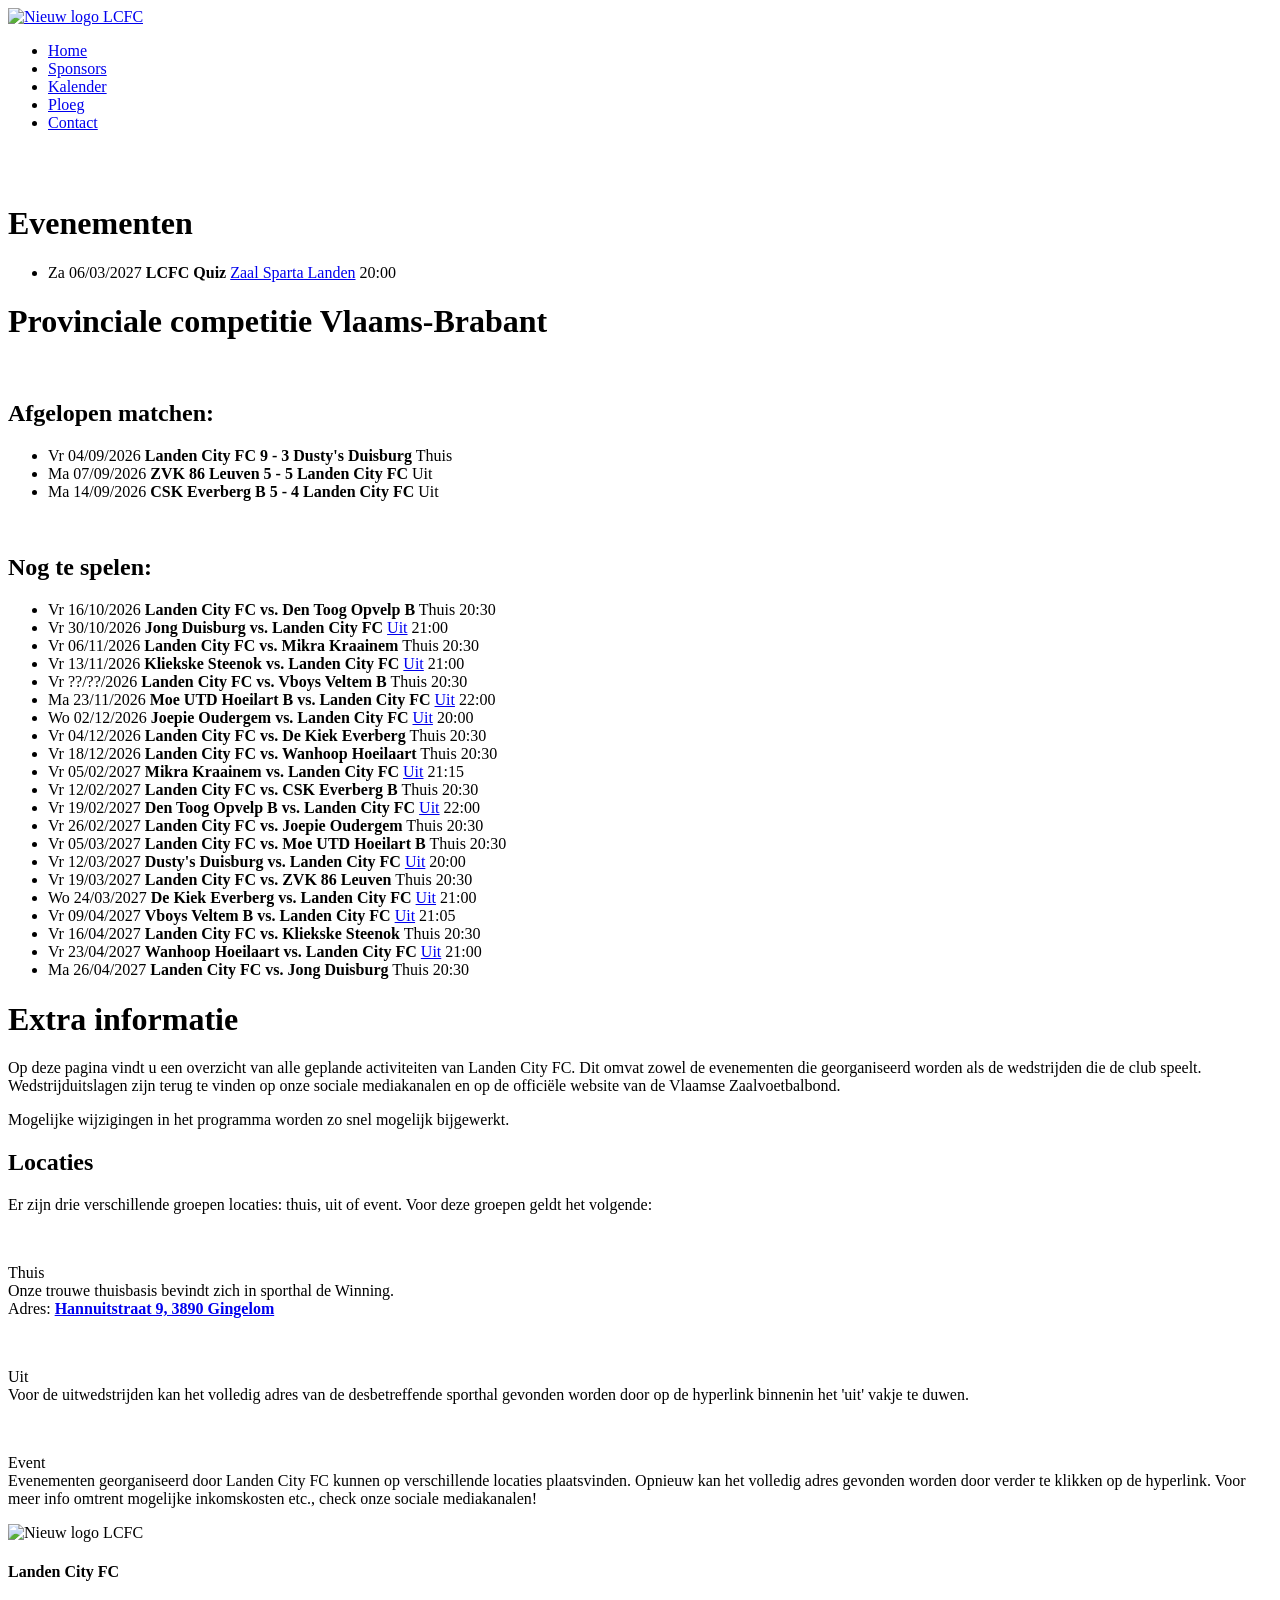
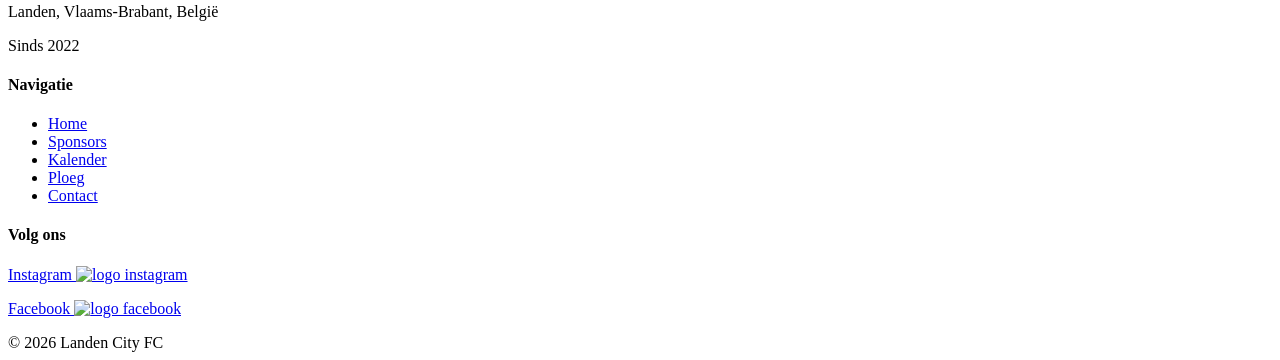
==== kalender.html @ c4137d49 "Update kalender.html" ====
<!DOCTYPE html>
<html>

<head><!--Dit is alles wat te maken heeft met wat er in de link en tabblad van de website staat-->
    <meta charset="UTF-8">
    <meta name="viewport" content="width=device-width, initial-scale=1.0">

    <link href="https://fonts.googleapis.com/css2?family=Orbitron:wght@400;500;600;700&family=Roboto:wght@300;400;500;700&family=Poppins:wght@300;400;500;600&family=Raleway:wght@300;400;500;600&family=Quicksand:wght@300;400;500;600&display=swap" rel="stylesheet">
    <title>Landen City FC</title>
    <link rel="stylesheet" href="style.css">
    <link rel="icon" type="image/png" href="afbeeldingen/lcfc_logo_2026_2.png">
</head>



<body> <!--Dit is alles wat zichtbaar is op de pagina van de website zelf-->
    <header>
        <div>
            <nav class="navbar">
                <a href="index.html">
                <img src="afbeeldingen/lcfc_logo_2026_2.png" alt="Nieuw logo LCFC" class="afbeeldingnav">
                </a>
                <ul>
                    <li><a href="index.html">Home</a></li>
                    <li><a href="sponsors.html">Sponsors</a></li>
                    <li><a href="kalender.html">Kalender</a></li>
                    <li><a href="ploeg.html">Ploeg</a></li>
                    <li><a href="contact.html">Contact</a></li>
                </ul>
            </nav>
        </div>
    </header>
    <div class="content">

    <br>
    <br> 
        <h1 class="page-titel">Evenementen</h1>

        <div class="kalender-wrapper">
            <!-- Kopieer een <li> om een nieuwe wedstrijd toe te voegen. Gebruik class "thuis" of "uit" op de badge. -->
            <ul class="wedstrijden-lijst">
                <li class="wedstrijd-item">
                    <span class="wedstrijd-datum">Za 06/03/2027 </span>
                    <span class="wedstrijd-tegenstander"><strong>LCFC Quiz</strong></span>
                    <span class="wedstrijd-badge event"><a href="https://www.google.com/maps/place/FC+Landen+terreinen+Sparta/@50.7531677,5.0923651,17z/data=!3m1!4b1!4m6!3m5!1s0x47c1121f218eb65b:0x9c70ea0aec9dc79d!8m2!3d50.7531677!4d5.0923651!16s%2Fg%2F11c75s85sd?hl=nl-BE&entry=ttu&g_ep=EgoyMDI2MDcwOC4wIKXMDSoASAFQAw%3D%3D" class="adres-link">Zaal Sparta Landen</a></span>
                    <span class="wedstrijd-tijd">20:00</span>
                </li>
            </ul>
        </div>

        <h1 class="page-titel">Provinciale competitie Vlaams-Brabant</h1>
        <br>
        <h2>Afgelopen matchen:</h2>
        <div class="kalender-wrapper">
            <ul class="wedstrijden-lijst">
                <li class="wedstrijd-item">
                    <span class="wedstrijd-datum">Vr 04/09/2026</span>
                    <span class="wedstrijd-tegenstander"><strong>Landen City FC 9 - 3 Dusty's Duisburg</strong></span>
                    <span class="wedstrijd-badge thuis">Thuis</span>
                </li>
            
                <li class="wedstrijd-item">
                    <span class="wedstrijd-datum">Ma 07/09/2026</span>
                    <span class="wedstrijd-tegenstander"><strong>ZVK 86 Leuven 5 - 5 Landen City FC</strong></span>
                    <span class="wedstrijd-badge uit">Uit</span>
                </li>
            
                <li class="wedstrijd-item">
                    <span class="wedstrijd-datum">Ma 14/09/2026</span>
                    <span class="wedstrijd-tegenstander"><strong>CSK Everberg B 5 - 4 Landen City FC</strong></span>
                    <span class="wedstrijd-badge uit">Uit</span>
                </li>
            </ul>
        </div>
        <br>
        <h2>Nog te spelen:</h2>
        <div class="kalender-wrapper">
            <ul class="wedstrijden-lijst">
            
                <li class="wedstrijd-item">
                    <span class="wedstrijd-datum">Vr 16/10/2026</span>
                    <span class="wedstrijd-tegenstander"><strong>Landen City FC vs. Den Toog Opvelp B</strong></span>
                    <span class="wedstrijd-badge thuis">Thuis</span>
                    <span class="wedstrijd-tijd">20:30</span>
                </li>
            
                <li class="wedstrijd-item">
                    <span class="wedstrijd-datum">Vr 30/10/2026</span>
                    <span class="wedstrijd-tegenstander"><strong>Jong Duisburg vs. Landen City FC</strong></span>
                    <span class="wedstrijd-badge uit"><a href="https://www.google.com/maps/place/Diependal/@50.818673,4.5070443,689m/data=!3m1!1e3!4m6!3m5!1s0x47c3d966c55a9571:0x15886c01654c26af!8m2!3d50.8175508!4d4.5111005!16s%2Fg%2F11cfd8mp_!5m1!1e3?entry=ttu&g_ep=EgoyMDI2MDgxMi4wIKXMDSoASAFQAw%3D%3D" class="adres-link">Uit</a></span>
                    <span class="wedstrijd-tijd">21:00</span>
                </li>
            
                <li class="wedstrijd-item">
                    <span class="wedstrijd-datum">Vr 06/11/2026</span>
                    <span class="wedstrijd-tegenstander"><strong>Landen City FC vs. Mikra Kraainem</strong></span>
                    <span class="wedstrijd-badge thuis">Thuis</span>
                    <span class="wedstrijd-tijd">20:30</span>
                </li>
            
                <li class="wedstrijd-item">
                    <span class="wedstrijd-datum">Vr 13/11/2026</span>
                    <span class="wedstrijd-tegenstander"><strong>Kliekske Steenok vs. Landen City FC</strong></span>
                    <span class="wedstrijd-badge uit"><a href="https://www.google.com/maps/place/Sporthal+Hertblock/@50.9213463,4.502242,549m/data=!3m1!1e3!4m6!3m5!1s0x47c3ddf6d75fc2bb:0x28b32361caec792c!8m2!3d50.921091!4d4.5049274!16s%2Fg%2F11clhpzf5t!5m1!1e3?entry=ttu&g_ep=EgoyMDI2MDgxMi4wIKXMDSoASAFQAw%3D%3D" class="adres-link">Uit</a></span>
                    <span class="wedstrijd-tijd">21:00</span>
                </li>
            
                <li class="wedstrijd-item">
                    <span class="wedstrijd-datum">Vr ??/??/2026</span>
                    <span class="wedstrijd-tegenstander"><strong>Landen City FC vs. Vboys Veltem B</strong></span>
                    <span class="wedstrijd-badge thuis">Thuis</span>
                    <span class="wedstrijd-tijd">20:30</span>
                </li>
            
                <li class="wedstrijd-item">
                    <span class="wedstrijd-datum">Ma 23/11/2026</span>
                    <span class="wedstrijd-tegenstander"><strong>Moe UTD Hoeilart B vs. Landen City FC</strong></span>
                    <span class="wedstrijd-badge uit"><a href="https://www.google.com/maps/place/Sport-+en+Jeugdcentrum+Koldam/@50.7690465,4.4792236,136m/data=!3m1!1e3!4m6!3m5!1s0x47c3da0e40ec115f:0x32035dd536dfe72a!8m2!3d50.7689427!4d4.4797065!16s%2Fg%2F11g8yky0s_!5m1!1e3?entry=ttu&g_ep=EgoyMDI2MDgxMi4wIKXMDSoASAFQAw%3D%3D" class="adres-link">Uit</a></span>
                    <span class="wedstrijd-tijd">22:00</span>
                </li>
            
                <li class="wedstrijd-item">
                    <span class="wedstrijd-datum">Wo 02/12/2026</span>
                    <span class="wedstrijd-tegenstander"><strong>Joepie Oudergem vs. Landen City FC</strong></span>
                    <span class="wedstrijd-badge uit"><a href="https://www.google.com/maps/place/Centre+sportif+d'Auderghem/@50.8166689,4.4286078,275m/data=!3m1!1e3!4m6!3m5!1s0x47c3dbe7a5249a0d:0x25ff41a86d6a4293!8m2!3d50.8166689!4d4.4300474!16s%2Fg%2F11t4bvjzr4!5m1!1e3?entry=ttu&g_ep=EgoyMDI2MDgxMi4wIKXMDSoASAFQAw%3D%3D" class="adres-link">Uit</a></span>
                    <span class="wedstrijd-tijd">20:00</span>
                </li>
            
                <li class="wedstrijd-item">
                    <span class="wedstrijd-datum">Vr 04/12/2026</span>
                    <span class="wedstrijd-tegenstander"><strong>Landen City FC vs. De Kiek Everberg</strong></span>
                    <span class="wedstrijd-badge thuis">Thuis</span>
                    <span class="wedstrijd-tijd">20:30</span>
                </li>
            
                <li class="wedstrijd-item">
                    <span class="wedstrijd-datum">Vr 18/12/2026</span>
                    <span class="wedstrijd-tegenstander"><strong>Landen City FC vs. Wanhoop Hoeilaart</strong></span>
                    <span class="wedstrijd-badge thuis">Thuis</span>
                    <span class="wedstrijd-tijd">20:30</span>
                </li>
            
                <li class="wedstrijd-item">
                    <span class="wedstrijd-datum">Vr 05/02/2027</span>
                    <span class="wedstrijd-tegenstander"><strong>Mikra Kraainem vs. Landen City FC</strong></span>
                    <span class="wedstrijd-badge uit"><a href="https://www.google.com/maps/place/Sporthal+van+Kraainem/@50.864064,4.4654237,118m/data=!3m1!1e3!4m6!3m5!1s0x47c3dc6098b6da79:0x5c9cc7440cfa4133!8m2!3d50.8642145!4d4.4659102!16s%2Fg%2F11h11dvkc!5m1!1e3?entry=ttu&g_ep=EgoyMDI2MDgxMi4wIKXMDSoASAFQAw%3D%3D" class="adres-link">Uit</a></span>
                    <span class="wedstrijd-tijd">21:15</span>
                </li>
            
                <li class="wedstrijd-item">
                    <span class="wedstrijd-datum">Vr 12/02/2027</span>
                    <span class="wedstrijd-tegenstander"><strong>Landen City FC vs. CSK Everberg B</strong></span>
                    <span class="wedstrijd-badge thuis">Thuis</span>
                    <span class="wedstrijd-tijd">20:30</span>
                </li>
            
                <li class="wedstrijd-item">
                    <span class="wedstrijd-datum">Vr 19/02/2027</span>
                    <span class="wedstrijd-tegenstander"><strong>Den Toog Opvelp B vs. Landen City FC</strong></span>
                    <span class="wedstrijd-badge uit"><a href="https://maps.google.com/?q=Speelpleinstraat%2010,%203360%20Bierbeek,%20Belgi%C3%AB" class="adres-link">Uit</a></span>
                    <span class="wedstrijd-tijd">22:00</span>
                </li>
            
                <li class="wedstrijd-item">
                    <span class="wedstrijd-datum">Vr 26/02/2027</span>
                    <span class="wedstrijd-tegenstander"><strong>Landen City FC vs. Joepie Oudergem</strong></span>
                    <span class="wedstrijd-badge thuis">Thuis</span>
                    <span class="wedstrijd-tijd">20:30</span>
                </li>
            
                <li class="wedstrijd-item">
                    <span class="wedstrijd-datum">Vr 05/03/2027</span>
                    <span class="wedstrijd-tegenstander"><strong>Landen City FC vs. Moe UTD Hoeilart B</strong></span>
                    <span class="wedstrijd-badge thuis">Thuis</span>
                    <span class="wedstrijd-tijd">20:30</span>
                </li>
            
                <li class="wedstrijd-item">
                    <span class="wedstrijd-datum">Vr 12/03/2027</span>
                    <span class="wedstrijd-tegenstander"><strong>Dusty's Duisburg vs. Landen City FC</strong></span>
                    <span class="wedstrijd-badge uit"><a href="https://www.google.com/maps/place/Diependal/@50.8178729,4.5101564,171m/data=!3m1!1e3!4m6!3m5!1s0x47c3d966c55a9571:0x15886c01654c26af!8m2!3d50.8175508!4d4.5111005!16s%2Fg%2F11cfd8mp_!5m1!1e3?entry=ttu&g_ep=EgoyMDI2MDgxMi4wIKXMDSoASAFQAw%3D%3D" class="adres-link">Uit</a></span>
                    <span class="wedstrijd-tijd">20:00</span>
                </li>
            
                <li class="wedstrijd-item">
                    <span class="wedstrijd-datum">Vr 19/03/2027</span>
                    <span class="wedstrijd-tegenstander"><strong>Landen City FC vs. ZVK 86 Leuven</strong></span>
                    <span class="wedstrijd-badge thuis">Thuis</span>
                    <span class="wedstrijd-tijd">20:30</span>
                </li>
            
                <li class="wedstrijd-item">
                    <span class="wedstrijd-datum">Wo 24/03/2027</span>
                    <span class="wedstrijd-tegenstander"><strong>De Kiek Everberg vs. Landen City FC</strong></span>
                    <span class="wedstrijd-badge uit"><a href="https://www.google.com/maps/place/Sporthal+Kortenberg/@50.8835292,4.5466578,155m/data=!3m1!1e3!4m6!3m5!1s0x47c3de58ad4c7777:0xec6dce0250b6f6!8m2!3d50.883575!4d4.5468632!16s%2Fg%2F11bzx3wm30!5m1!1e3?entry=ttu&g_ep=EgoyMDI2MDgxMi4wIKXMDSoASAFQAw%3D%3D" class="adres-link">Uit</a></span>
                    <span class="wedstrijd-tijd">21:00</span>
                </li>
            
                <li class="wedstrijd-item">
                    <span class="wedstrijd-datum">Vr 09/04/2027</span>
                    <span class="wedstrijd-tegenstander"><strong>Vboys Veltem B vs. Landen City FC</strong></span>
                    <span class="wedstrijd-badge uit"><a href="https://www.google.com/maps/place/Sportcentrum+Bart+Swings/@50.9025574,4.6663906,112m/data=!3m1!1e3!4m6!3m5!1s0x47c1614a494e9095:0xd77f35c8c26e393a!8m2!3d50.9024959!4d4.6677419!16s%2Fg%2F11qg5cr41m!5m1!1e3?entry=ttu&g_ep=EgoyMDI2MDgxMi4wIKXMDSoASAFQAw%3D%3D" class="adres-link">Uit</a></span>
                    <span class="wedstrijd-tijd">21:05</span>
                </li>
            
                <li class="wedstrijd-item">
                    <span class="wedstrijd-datum">Vr 16/04/2027</span>
                    <span class="wedstrijd-tegenstander"><strong>Landen City FC vs. Kliekske Steenok</strong></span>
                    <span class="wedstrijd-badge thuis">Thuis</span>
                    <span class="wedstrijd-tijd">20:30</span>
                </li>
            
                <li class="wedstrijd-item">
                    <span class="wedstrijd-datum">Vr 23/04/2027</span>
                    <span class="wedstrijd-tegenstander"><strong>Wanhoop Hoeilaart vs. Landen City FC</strong></span>
                    <span class="wedstrijd-badge uit"><a href="https://www.google.com/maps/place/Sport-+en+Jeugdcentrum+Koldam/@50.7689427,4.4771316,551m/data=!3m2!1e3!4b1!4m6!3m5!1s0x47c3da0e40ec115f:0x32035dd536dfe72a!8m2!3d50.7689427!4d4.4797065!16s%2Fg%2F11g8yky0s_!5m1!1e3?entry=ttu&g_ep=EgoyMDI2MDgxMi4wIKXMDSoASAFQAw%3D%3D" class="adres-link">Uit</a></span>
                    <span class="wedstrijd-tijd">21:00</span>
                </li>
            
                <li class="wedstrijd-item">
                    <span class="wedstrijd-datum">Ma 26/04/2027</span>
                    <span class="wedstrijd-tegenstander"><strong>Landen City FC vs. Jong Duisburg</strong></span>
                    <span class="wedstrijd-badge thuis">Thuis</span>
                    <span class="wedstrijd-tijd">20:30</span>
                </li>
            </ul>
        </div>
        </div>

        <h1 class="page-titel">Extra informatie</h1>

        <section class="kalender-sectie">

            <p>
                Op deze pagina vindt u een overzicht van alle geplande activiteiten van Landen City FC.
                Dit omvat zowel de evenementen die georganiseerd worden als de wedstrijden die de club speelt.
                Wedstrijduitslagen zijn terug te vinden op onze sociale mediakanalen en op de officiële website van de Vlaamse Zaalvoetbalbond.
            </p>

            <p>
                Mogelijke wijzigingen in het programma worden zo snel mogelijk bijgewerkt.
            </p>

        <h2>Locaties</h2>
            <p>
                Er zijn drie verschillende groepen locaties: thuis, uit of event. Voor deze groepen geldt het volgende:
            </p>
            <br> 
            <p>
                <span class="wedstrijd-badge thuis">Thuis</span> <br>  <span>Onze trouwe thuisbasis bevindt zich in sporthal de Winning. <br>
                    Adres: <strong><a href="https://www.google.com/maps/place/Hannuitstraat+9,+3890+Gingelom/@50.7194269,5.1242349,17z/data=!3m1!4b1!4m6!3m5!1s0x47c10e3a452f545d:0x5a5df57de6e34f1f!8m2!3d50.7194269!4d5.1268098!16s%2Fg%2F11x6r6nlx6?entry=ttu&g_ep=EgoyMDI2MDcwNi4wIKXMDSoASAFQAw%3D%3D" class="adres-link">Hannuitstraat 9, 3890 Gingelom</a></strong>
                 </span>
            </p>
            <br>
            <p>
                <span class="wedstrijd-badge uit">Uit</span><br>   <span>Voor de uitwedstrijden kan het volledig adres van de desbetreffende sporthal gevonden worden door op de hyperlink binnenin het 'uit' vakje te duwen.
                 </span>
            </p>
            <br> 
            <p>
                <span class="wedstrijd-badge event">Event</span><br>  Evenementen georganiseerd door Landen City FC kunnen op verschillende locaties plaatsvinden.
                 Opnieuw kan het volledig adres gevonden worden door verder te klikken op de hyperlink. Voor meer info omtrent mogelijke inkomskosten etc., check onze sociale mediakanalen! <span>
                 </span>
            </p>
        </section>


<footer class="footer">
    <div class="footer-container">

        <div class="footer-logo">
            <img src="afbeeldingen/lcfc_logo_2026_2.png" alt="Nieuw logo LCFC" class="afbeelding">  
            
        </div>

        <div>
            <h4>Landen City FC</h4>
            <p>Landen, Vlaams-Brabant, België</p>
            <p>Sinds 2022</p>
        </div>
        
        <div>
            <h4>Navigatie</h4>
            <ul class="footer-nav">
                <li><a href="index.html">Home</a></li>
                <li><a href="sponsors.html">Sponsors</a></li>
                <li><a href="kalender.html">Kalender</a></li>
                <li><a href="ploeg.html">Ploeg</a></li>
                <li><a href="contact.html">Contact</a></li>
            </ul>
        </div>

        <div>
            <h4>Volg ons</h4>

            <p><a href="https://www.instagram.com/landen_city_fc/">Instagram
                            <img src="afbeeldingen/instagram_logo.png" alt="logo instagram" class="social-iconi">
                         </a>
            </p>

            <p><a href="https://www.facebook.com/profile.php?id=61591784882797">Facebook
                            <img src="afbeeldingen/facebook_logo.png" alt="logo facebook" class="social-iconf">
                         </a>
            </p>
        </div>

    </div>

    <div class="footer-bottom">
        © 2026 Landen City FC
    </div>
</footer>

</body>




</html>
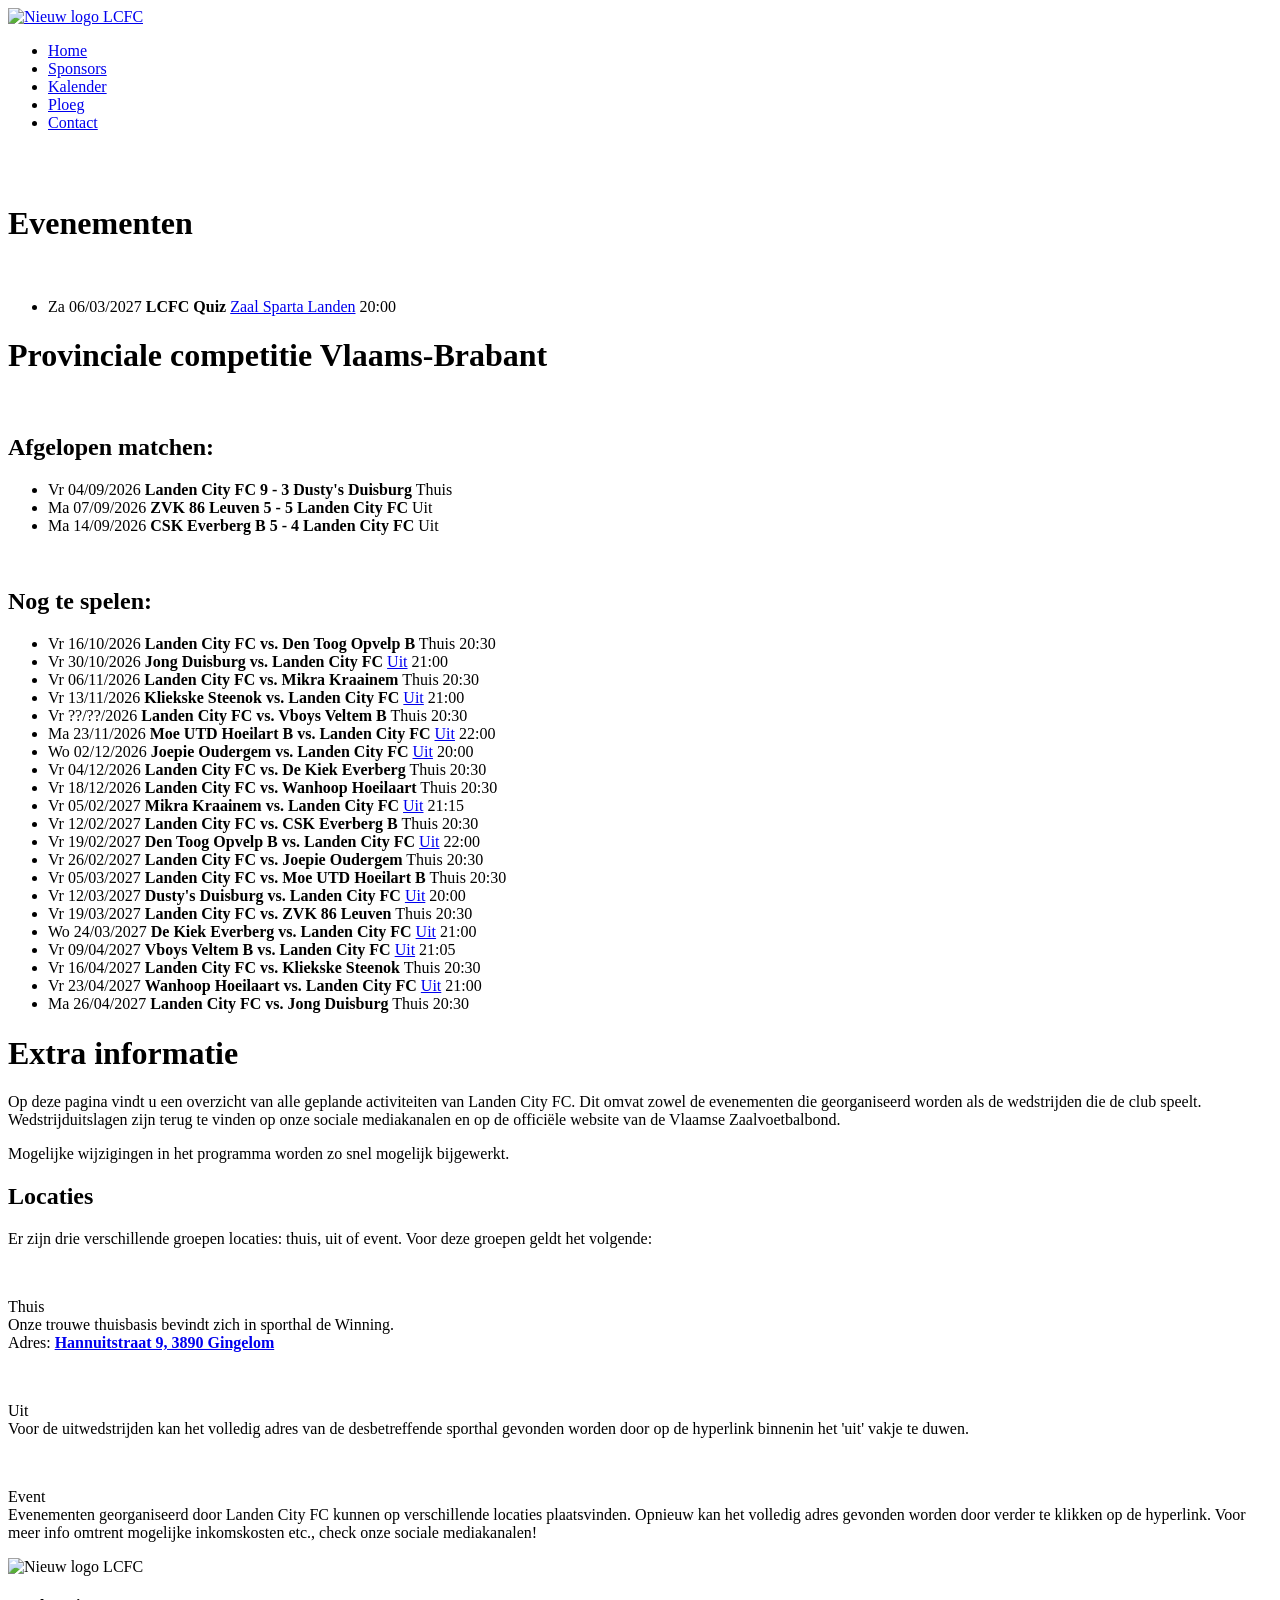
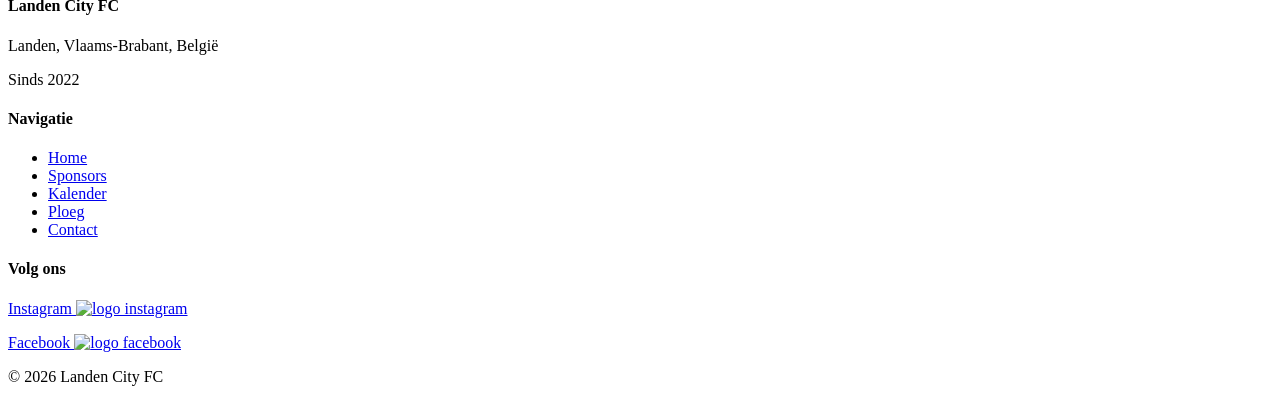
==== commit 69f8643f: "Update kalender.html" ====
--- a/kalender.html
+++ b/kalender.html
@@ -35,7 +35,7 @@
     <br>
     <br> 
         <h1 class="page-titel">Evenementen</h1>
-
+        <br>
         <div class="kalender-wrapper">
             <!-- Kopieer een <li> om een nieuwe wedstrijd toe te voegen. Gebruik class "thuis" of "uit" op de badge. -->
             <ul class="wedstrijden-lijst">
@@ -50,7 +50,7 @@
 
         <h1 class="page-titel">Provinciale competitie Vlaams-Brabant</h1>
         <br>
-        <h2>Afgelopen matchen:</h2>
+        <h2 class="home-content">Afgelopen matchen:</h2>
         <div class="kalender-wrapper">
             <ul class="wedstrijden-lijst">
                 <li class="wedstrijd-item">
@@ -73,7 +73,7 @@
             </ul>
         </div>
         <br>
-        <h2>Nog te spelen:</h2>
+        <h2 class="home-content">Nog te spelen:</h2>
         <div class="kalender-wrapper">
             <ul class="wedstrijden-lijst">
             
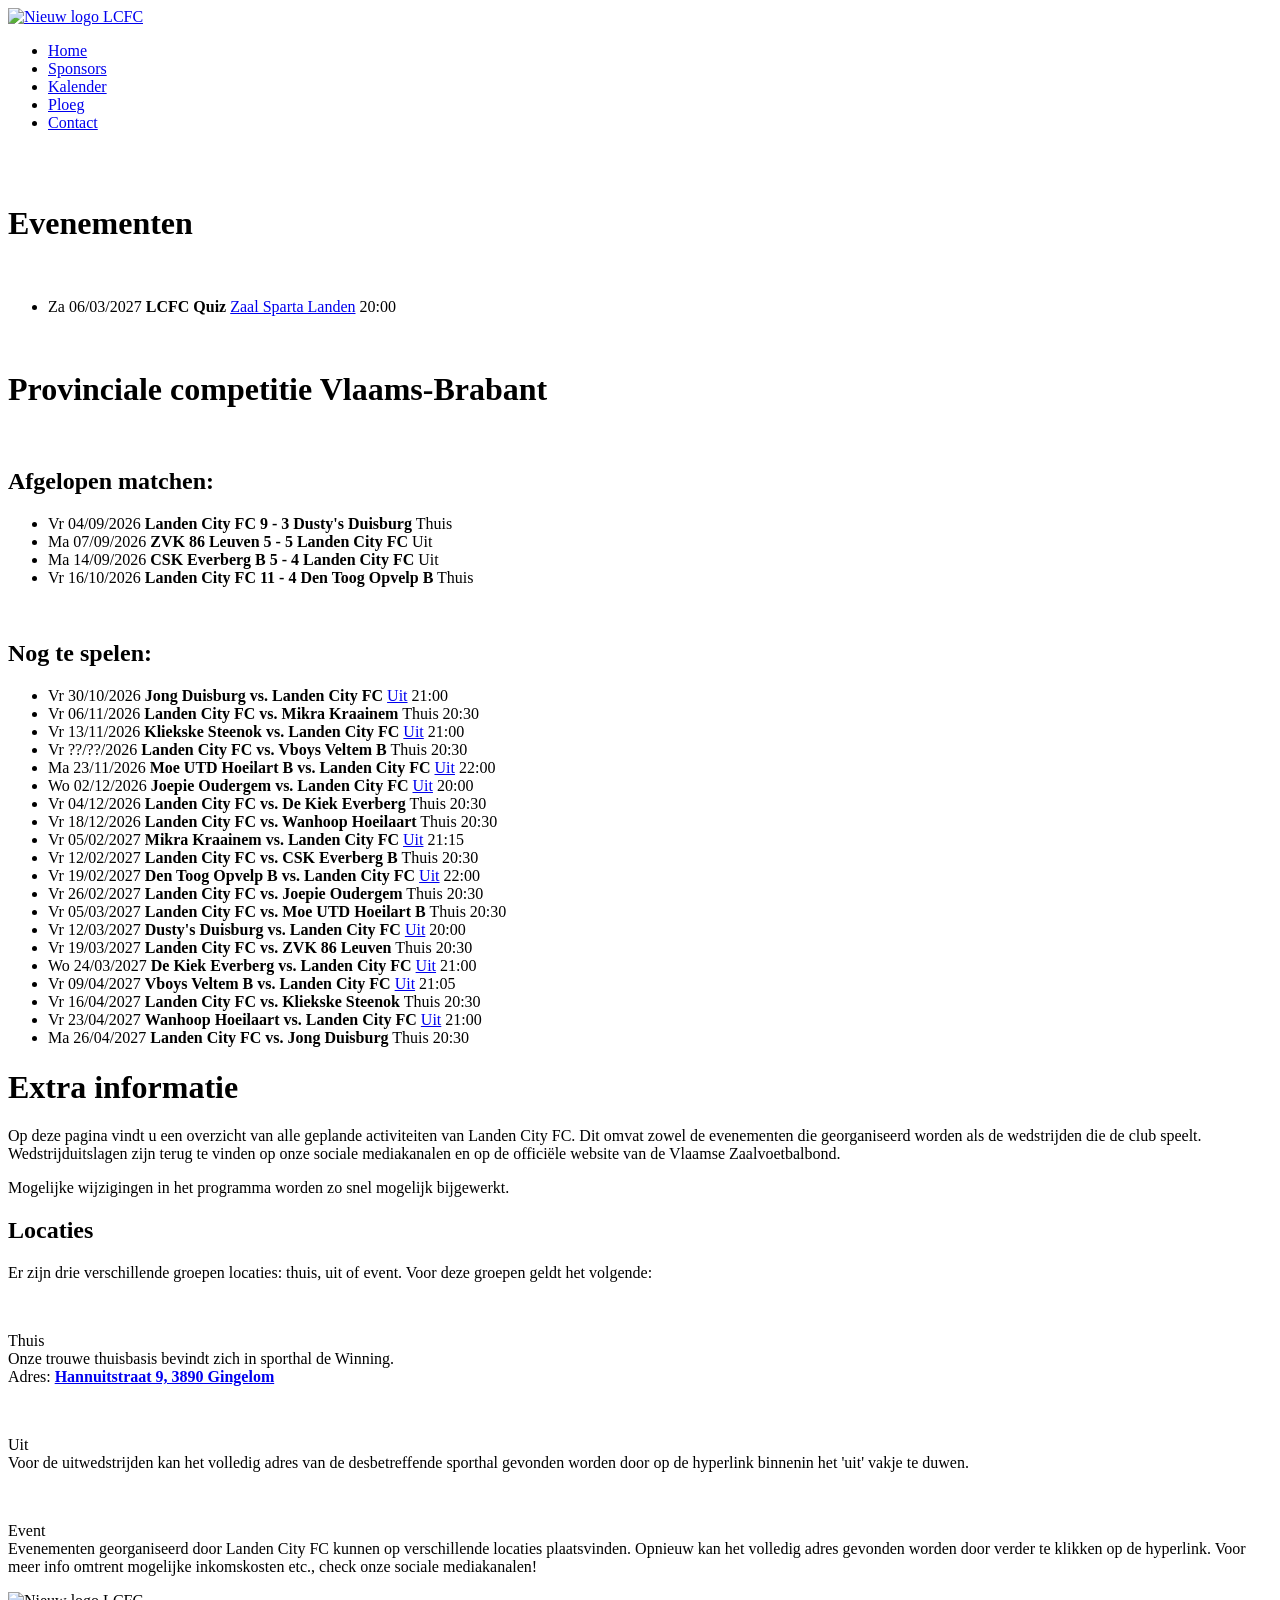
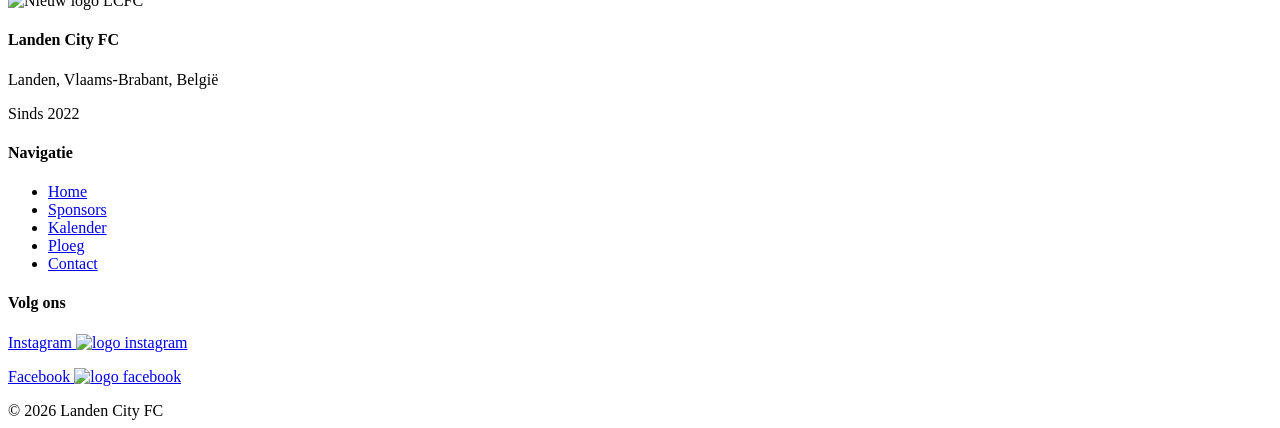
==== commit e787a0a4: "Update kalender.html" ====
--- a/kalender.html
+++ b/kalender.html
@@ -47,7 +47,7 @@
                 </li>
             </ul>
         </div>
-
+        <br>
         <h1 class="page-titel">Provinciale competitie Vlaams-Brabant</h1>
         <br>
         <h2 class="home-content">Afgelopen matchen:</h2>
@@ -70,20 +70,19 @@
                     <span class="wedstrijd-tegenstander"><strong>CSK Everberg B 5 - 4 Landen City FC</strong></span>
                     <span class="wedstrijd-badge uit">Uit</span>
                 </li>
+                
+                <li class="wedstrijd-item">
+                    <span class="wedstrijd-datum">Vr 16/10/2026</span>
+                    <span class="wedstrijd-tegenstander"><strong>Landen City FC 11 - 4 Den Toog Opvelp B</strong></span>
+                    <span class="wedstrijd-badge thuis">Thuis</span>
+                </li>
             </ul>
         </div>
         <br>
         <h2 class="home-content">Nog te spelen:</h2>
         <div class="kalender-wrapper">
             <ul class="wedstrijden-lijst">
-            
-                <li class="wedstrijd-item">
-                    <span class="wedstrijd-datum">Vr 16/10/2026</span>
-                    <span class="wedstrijd-tegenstander"><strong>Landen City FC vs. Den Toog Opvelp B</strong></span>
-                    <span class="wedstrijd-badge thuis">Thuis</span>
-                    <span class="wedstrijd-tijd">20:30</span>
-                </li>
-            
+                
                 <li class="wedstrijd-item">
                     <span class="wedstrijd-datum">Vr 30/10/2026</span>
                     <span class="wedstrijd-tegenstander"><strong>Jong Duisburg vs. Landen City FC</strong></span>
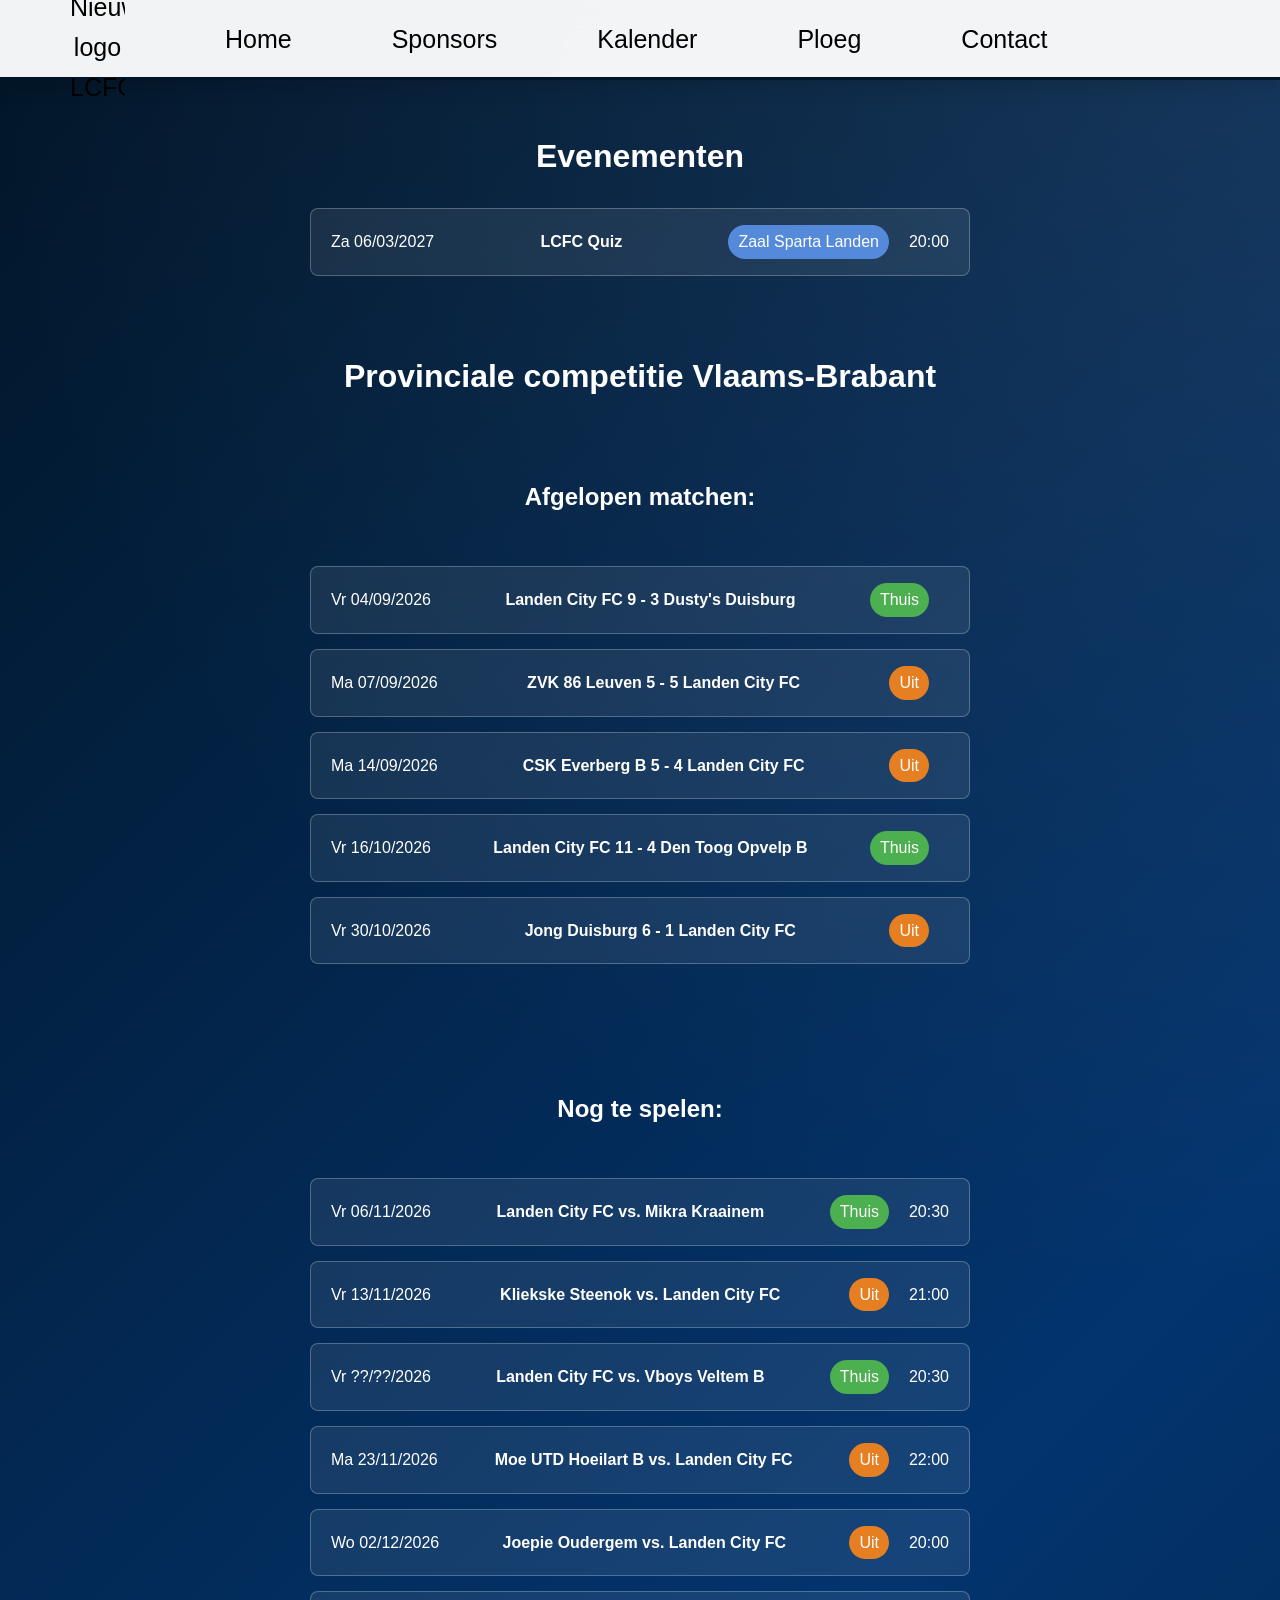
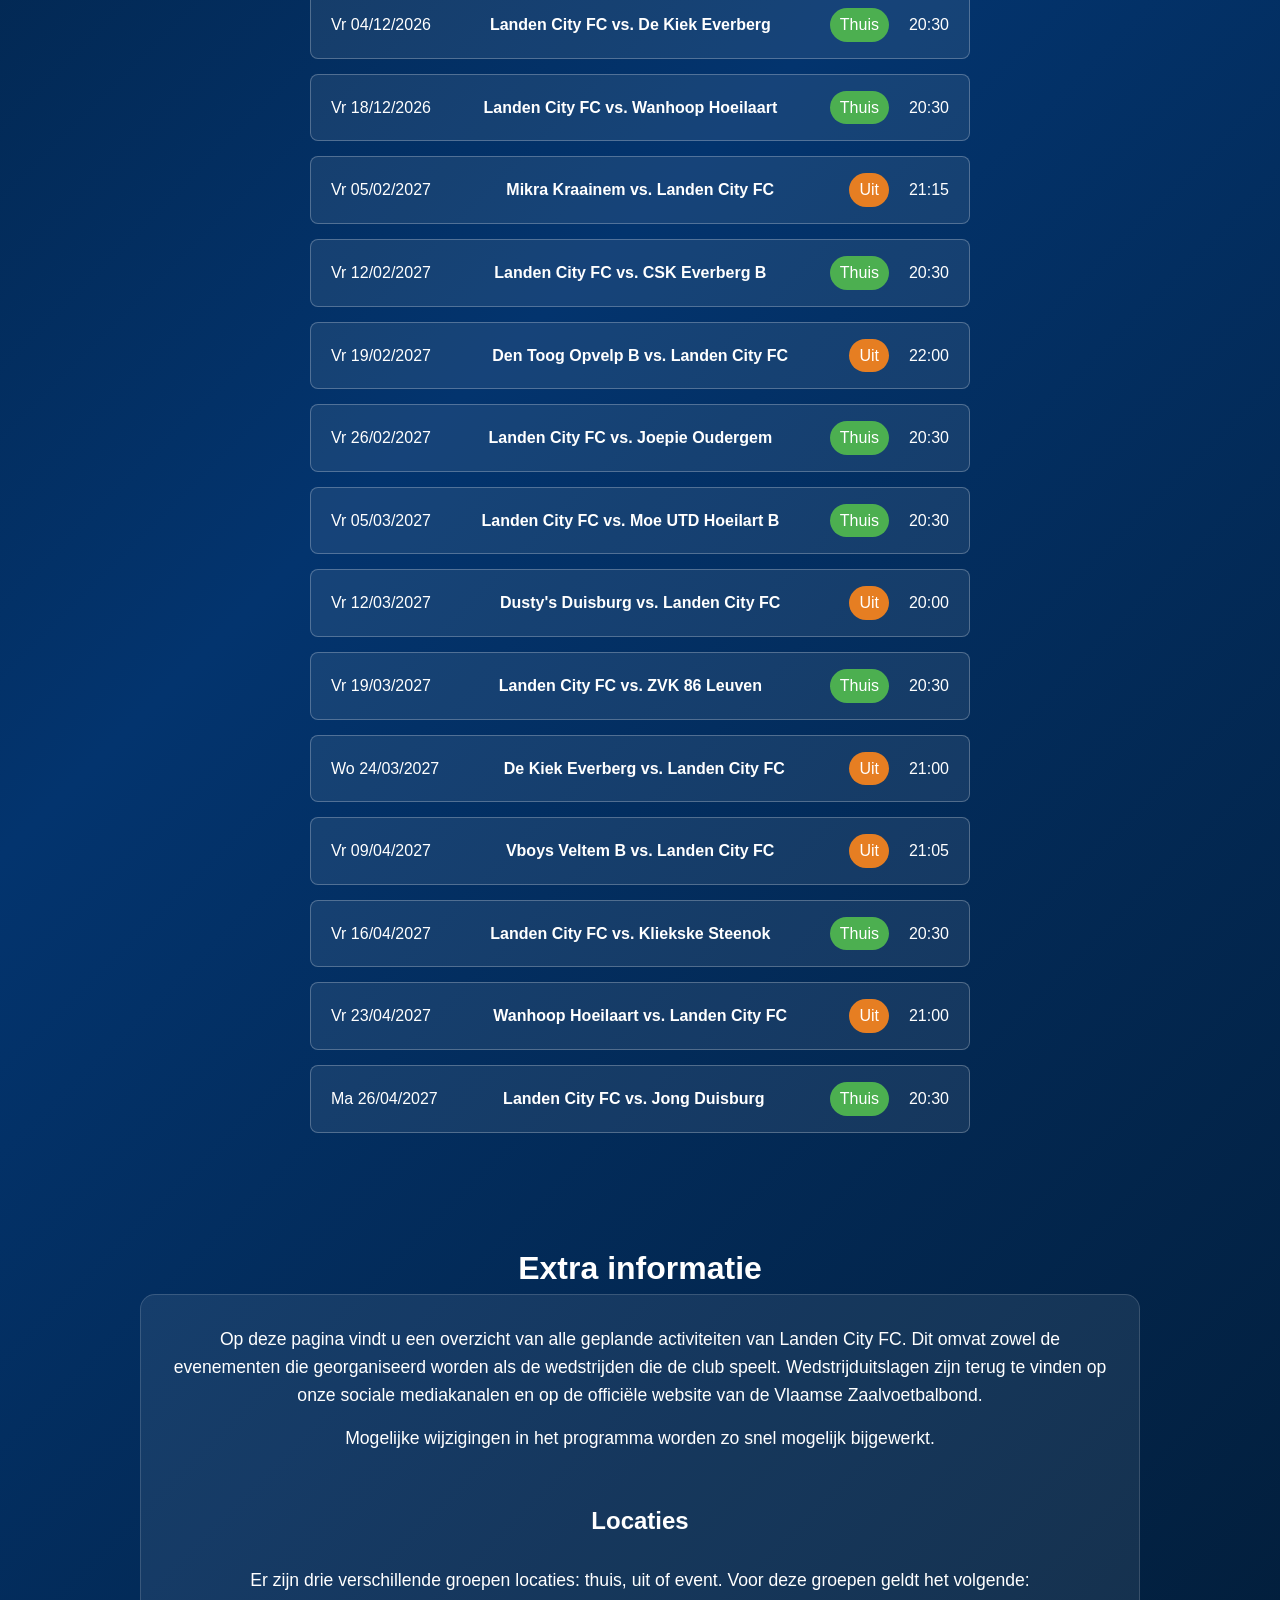
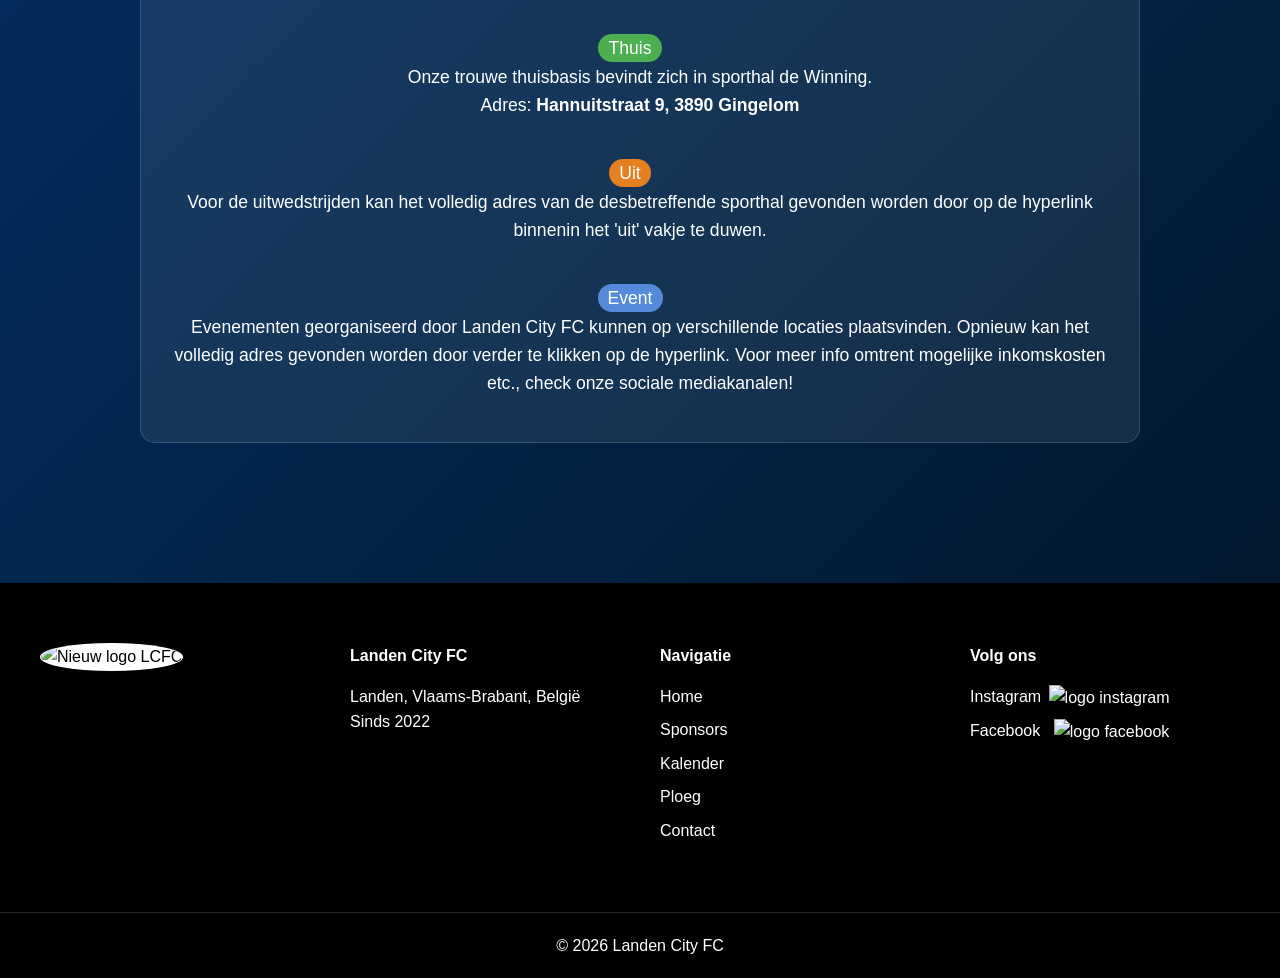
==== commit 5c20afa6: "Update kalender.html" ====
--- a/kalender.html
+++ b/kalender.html
@@ -76,19 +76,19 @@
                     <span class="wedstrijd-tegenstander"><strong>Landen City FC 11 - 4 Den Toog Opvelp B</strong></span>
                     <span class="wedstrijd-badge thuis">Thuis</span>
                 </li>
+                
+                <li class="wedstrijd-item">
+                    <span class="wedstrijd-datum">Vr 30/10/2026</span>
+                    <span class="wedstrijd-tegenstander"><strong>Jong Duisburg 6 - 1 Landen City FC</strong></span>
+                    <span class="wedstrijd-badge uit"><a href="https://www.google.com/maps/place/Diependal/@50.818673,4.5070443,689m/data=!3m1!1e3!4m6!3m5!1s0x47c3d966c55a9571:0x15886c01654c26af!8m2!3d50.8175508!4d4.5111005!16s%2Fg%2F11cfd8mp_!5m1!1e3?entry=ttu&g_ep=EgoyMDI2MDgxMi4wIKXMDSoASAFQAw%3D%3D" class="adres-link">Uit</a></span>
+                </li>
+                
             </ul>
         </div>
         <br>
         <h2 class="home-content">Nog te spelen:</h2>
         <div class="kalender-wrapper">
             <ul class="wedstrijden-lijst">
-                
-                <li class="wedstrijd-item">
-                    <span class="wedstrijd-datum">Vr 30/10/2026</span>
-                    <span class="wedstrijd-tegenstander"><strong>Jong Duisburg vs. Landen City FC</strong></span>
-                    <span class="wedstrijd-badge uit"><a href="https://www.google.com/maps/place/Diependal/@50.818673,4.5070443,689m/data=!3m1!1e3!4m6!3m5!1s0x47c3d966c55a9571:0x15886c01654c26af!8m2!3d50.8175508!4d4.5111005!16s%2Fg%2F11cfd8mp_!5m1!1e3?entry=ttu&g_ep=EgoyMDI2MDgxMi4wIKXMDSoASAFQAw%3D%3D" class="adres-link">Uit</a></span>
-                    <span class="wedstrijd-tijd">21:00</span>
-                </li>
             
                 <li class="wedstrijd-item">
                     <span class="wedstrijd-datum">Vr 06/11/2026</span>
--- a/style.css
+++ b/style.css
@@ -0,0 +1,777 @@
+/* ==========================
+   RESET
+========================== */
+
+*{
+    margin:0;
+    padding:0;
+    box-sizing:border-box;
+}
+
+/* ==========================
+   ALGEMENE LAYOUT
+========================== */
+
+html{
+    overflow-x:hidden;
+    width:100%;
+}
+
+body{
+    display:flex;
+    flex-direction:column;
+    min-height:100vh;
+    width:100%;
+    max-width:100vw;
+    padding-top:80px;
+    overflow-x:hidden;
+
+    text-align:center;
+    font-family:'Poppins',sans-serif;
+    line-height:1.6;
+
+    background:
+        radial-gradient(
+            circle at top right,
+            rgba(255,255,255,0.08),
+            transparent 30%
+        ),
+        linear-gradient(
+            135deg,
+            #021526 0%,
+            #03346E 45%,
+            #021526 100%
+        );
+}
+
+header{
+    width:100%;
+}
+
+.content{
+    flex:1;
+    padding-bottom:60px;
+}
+
+.page-titel,
+h1{
+    color:white;
+    font-family:'Orbitron',sans-serif;
+}
+
+p{
+    color:white;
+}
+
+/* ==========================
+   NAVBAR
+========================== */
+
+.navbar{
+    position:fixed;
+    top:0;
+    width:100%;
+    height:80px;
+
+    background:rgba(255,255,255,0.95);
+    backdrop-filter:blur(15px);
+
+    display:flex;
+    align-items:center;
+
+    gap:100px;
+
+    border-bottom:3px solid #021526;
+    box-shadow:0 5px 20px rgba(0,0,0,0.15);
+
+    z-index:1000;
+}
+
+.navbar a{
+    display:flex;
+    align-items:center;
+}
+
+nav a{
+    color:black;
+    text-decoration:none;
+    font-family:'Orbitron',sans-serif;
+    font-size:25px;
+    transition:0.3s;
+}
+
+nav a:hover{
+    color:#0A4D8C;
+}
+
+.navbar ul{
+    display:flex;
+    list-style:none;
+    gap:100px;
+}
+
+.afbeeldingnav{
+    width:55px;
+    height:auto;
+    display:block;
+
+    margin-left:70px;
+}
+
+.afbeelding{
+    width:300px;
+    height:auto;
+}
+
+@media (max-width:768px){
+
+    .navbar{
+        height:auto;
+        padding:10px;
+        flex-direction:column;
+        gap:10px;
+        width:100%;
+        overflow:hidden;
+    }
+
+
+    .navbar ul{
+        display:flex;
+        flex-wrap:wrap;
+        justify-content:center;
+        gap:10px;
+
+        width:100%;
+        padding:0;
+        margin:0;
+    }
+
+
+    nav a{
+        font-size:14px;
+    }
+
+    .afbeeldingnav{
+        width:40px;
+        margin-left:0;
+    }
+
+    body{
+        padding-top:140px;
+    }
+
+    .footer-container{
+        grid-template-columns:1fr;
+        text-align:left;
+        justify-items:center;
+        padding:40px 20px;
+        gap:30px;
+    }
+
+    .wedstrijd-item{
+        flex-wrap:wrap;
+        justify-content:center;
+        gap:6px 12px;
+        text-align:center;
+    }
+
+    .wedstrijd-badge{
+        margin-right:0;
+    }
+
+}
+
+/* ==========================
+   HOMEPAGE
+========================== */
+
+.home-content{
+    max-width: 900px;
+    margin: 50px auto;
+    padding: 0 25px;
+
+    text-align: center;
+    color: white;
+}
+
+.home-content h1{
+    font-size: clamp(2rem, 9vw, 3.5rem);
+    margin-bottom: 25px;
+    overflow-wrap: break-word;
+    word-break: break-word;
+}
+
+.home-content h2{
+    font-size: 1.4rem;
+    margin-bottom: 50px;
+    font-weight: bold;
+    color: rgba(255,255,255,0.85);
+}
+
+.home-content p{
+    font-size: 1.2rem;
+    line-height: 2;
+    margin-bottom: 35px;
+}
+
+.home-content img{
+    width: 100%;
+    max-width: 500px;
+    height: auto;
+
+    display: block;
+    margin: 40px auto;
+
+    border-radius: 20px;
+    border: 3px solid rgba(255,255,255,0.2);
+
+    box-shadow:
+        0 10px 30px rgba(0,0,0,0.35);
+
+    transition: all 0.3s ease;
+    margin-bottom: 100px;
+}
+
+
+.home-content img:hover{
+    transform: scale(1.02);
+
+    box-shadow:
+        0 15px 40px rgba(0,0,0,0.45);
+}
+
+/* ==========================
+   SPONSORS
+========================== */
+
+.sponsors-wrapper{
+    max-width:1000px;
+    margin:auto;
+    padding:0 20px;
+}
+
+.sponsor-tier{
+    margin-bottom:50px;
+}
+
+.sponsor-tier p{
+    font-size: 1.2rem;
+    line-height: 2;
+    margin-bottom: 35px;
+}
+
+.sponsor-tier h2{
+    color:white;
+    font-family:'Orbitron',sans-serif;
+    margin-bottom:10px;
+}
+
+
+.sponsor-grid{
+    display:flex;
+    flex-wrap:wrap;
+    justify-content:center;
+    gap:100px;
+    margin-bottom: 60px;
+}
+
+.sponsor-card{
+    display:flex;
+    flex-direction:column;
+    align-items:center;
+    max-width:300px;
+}
+
+
+.sponsor-beschrijving{
+    font-size:0.8rem;
+    line-height:1.3;
+    color:white;
+    text-align:center;
+    max-width:220px;
+    width:100%;
+}
+
+
+.sponsor-card img{
+    height: 200px;
+    width: auto;
+    max-width: 400px;
+
+    display: block;
+    margin: 10px auto;
+
+    border-radius: 20px;
+    border: 3px solid rgba(255,255,255,0.2);
+
+    box-shadow:
+        0 10px 30px rgba(0,0,0,0.35);
+
+    transition: all 0.3s ease;
+}
+
+
+.sponsor-card img:hover{
+    transform: scale(1.02);
+
+    box-shadow:
+        0 15px 40px rgba(0,0,0,0.45);
+}
+
+/* ==========================
+   KALENDER
+========================== */
+
+.adres-link{
+    color: white;
+    text-decoration: none;
+
+    border-bottom: 1px solid transparent;
+
+    transition: all 0.3s ease;
+}
+
+.adres-link:hover{
+    color: #9ccfff;
+
+    border-bottom: 1px solid #9ccfff;
+
+    padding-bottom: 2px;
+}
+
+.kalender-wrapper{
+    max-width:700px;
+    margin:auto;
+    padding:0 20px;
+    margin-bottom: 50px;
+}
+
+.kalender-sectie{
+    max-width: 1000px;
+
+    margin: 0 auto 60px auto;
+    padding: 30px;
+
+    background: rgba(255,255,255,0.08);
+
+    border: 1px solid rgba(255,255,255,0.15);
+    border-radius: 15px;
+}
+
+.kalender-sectie h2{
+    color: white;
+    margin-bottom: 25px;
+    margin-top: 50px;
+}
+
+.kalender-sectie p{
+    margin-bottom: 15px;
+    font-size: 1.1rem;
+}
+
+
+.wedstrijden-lijst{
+    list-style:none;
+
+    display:flex;
+    flex-direction:column;
+
+    gap:15px;
+}
+
+.wedstrijd-item{
+    background:rgba(255,255,255,0.08);
+
+    border:1px solid rgba(255,255,255,0.25);
+    border-radius:8px;
+
+    padding:16px 20px;
+
+    display:flex;
+    justify-content:space-between;
+    align-items:center;
+
+    color:white;
+
+    transition:0.3s;
+}
+
+.wedstrijd-item:hover{
+    transform:translateY(-5px);
+    box-shadow:0 10px 30px rgba(0,0,0,0.3);
+}
+
+.wedstrijd-datum{
+    min-width:90px;
+}
+
+.wedstrijd-tegenstander{
+    flex:1;
+}
+
+.wedstrijd-badge{
+    border-radius:20px;
+    padding:4px 10px;
+    margin-right: 20px;
+}
+
+.wedstrijd-badge.thuis{
+    background:#4CAF50;
+    color:white;
+}
+
+.wedstrijd-badge.uit{
+    background:#E67E22;
+    color:white;
+}
+
+.wedstrijd-badge.event{
+    background:#558ada;
+    color:white;
+}
+
+/* ==========================
+   CONTACT
+========================== */
+
+.contact-wrapper{
+    max-width:900px;
+    margin:auto;
+    padding:20px;
+}
+
+.contact-wrapper h1{
+    margin-bottom:40px;
+}
+
+.contact-wrapper h2{
+    color:white;
+    margin-bottom:5px;
+}
+
+.socials-contact{
+    display:flex;
+    flex-wrap:wrap;
+    justify-content:center;
+    gap:30px;
+    margin-bottom:60px;
+}
+
+.social-link{
+    display:flex;
+    align-items:center;
+    gap:12px;
+
+    color:white;
+    text-decoration:none;
+
+    background:rgba(255,255,255,0.08);
+    border:1px solid rgba(255,255,255,0.2);
+    border-radius:12px;
+
+    padding:12px 20px;
+
+    transition:0.3s;
+}
+
+.social-link:hover{
+    transform:translateY(-3px);
+    background:rgba(255,255,255,0.12);
+}
+
+.social-iconci{
+    width: 42px;
+    height:42px;
+    object-fit:contain;
+    display:block;
+}
+
+.social-iconcf{
+    width:30px;
+    height:30px;
+    object-fit:contain;
+    display:block;
+}
+
+.contact-card{
+    background:rgba(255,255,255,0.08);
+
+    border:1px solid rgba(255,255,255,0.2);
+    border-radius:15px;
+
+    padding:25px;
+    margin-bottom:25px;
+
+    text-align:left;
+
+    transition:0.3s;
+}
+
+.contact-card:hover{
+    transform:translateY(-3px);
+    box-shadow:0 10px 25px rgba(0,0,0,0.25);
+}
+
+.contact-card h2{
+    color:white;
+    margin-bottom:5px;
+}
+
+.contact-card h3{
+    color:#9ccfff;
+    margin-bottom:15px;
+    font-weight:500;
+}
+
+.contact-card p{
+    margin-bottom:6px;
+}
+/* ==========================
+   PLOEG
+========================== */
+
+.ploeg-wrapper{
+    max-width:1000px;
+    margin:auto;
+    padding:0 20px;
+}
+
+.ploeg-groep{
+    margin-bottom:50px;
+}
+
+.ploeg-groep h1{
+    font-size: 3.5rem;
+    margin-bottom: 15px;
+}
+
+.ploeg-groep h2{
+    color:white;
+    font-family:'Orbitron',sans-serif;
+    margin-bottom:20px;
+}
+
+.speler-grid{
+    display:flex;
+    flex-wrap:wrap;
+    justify-content:center;
+
+    gap:20px;
+}
+
+.speler-card{
+    width:160px;
+
+    background:rgba(255,255,255,0.08);
+
+    border:1px solid rgba(255,255,255,0.25);
+    border-radius:10px;
+
+    color:white;
+
+    transition:0.3s;
+}
+
+.speler-card:hover{
+    transform:translateY(-5px);
+    box-shadow:0 10px 30px rgba(0,0,0,0.3);
+}
+
+.speler-foto{
+    width:100%;
+    height:160px;
+    overflow:hidden;
+
+    display:flex;
+    justify-content:center;
+    align-items:center;
+
+    background:rgba(255,255,255,0.12);
+}
+
+.speler-foto img{
+    width:100%;
+    height:100%;
+
+    object-fit:contain;
+}
+
+.speler-nummer{
+    font-family:'Orbitron',sans-serif;
+    font-size:26px;
+    margin-top:10px;
+}
+
+.speler-naam{
+    margin-top:5px;
+}
+
+.speler-positie{
+    margin-bottom:10px;
+    opacity:0.8;
+}
+
+/* ==========================
+   FOOTER
+========================== */
+
+.footer{
+    margin-top:80px;
+    background:black;
+}
+
+.footer-container{
+    max-width:1400px;
+    margin:auto;
+    padding:60px 40px;
+
+    display:grid;
+    grid-template-columns:repeat(auto-fit, minmax(180px, 1fr));
+
+    gap:40px;
+    text-align:left;
+}
+
+.footer-nav{
+    list-style:none;
+    margin:0;
+    padding:0;
+}
+
+.footer-logo img{
+    width:100px;
+    height:auto;
+
+    background:white;
+    border-radius:50%;
+
+    padding:1px;
+    margin-bottom:15px;
+}
+
+.footer h3,
+.footer h4{
+    color:white;
+    font-family:'Orbitron',sans-serif;
+    margin-bottom:15px;
+}
+
+.footer p{
+    display: flex;
+    align-items: center;
+    gap: 8px;
+}
+
+.footer a{
+    color:white;
+    text-decoration:none;
+
+    display:block;
+    margin-bottom:8px;
+
+    transition:0.3s;
+}
+
+.footer a:hover{
+    color:#53a4ff;
+    padding-left:5px;
+}
+
+.footer-bottom{
+    border-top:1px solid rgba(255,255,255,0.15);
+
+    text-align:center;
+
+    color:white;
+
+    padding:20px;
+}
+
+.social-iconi{
+    width: 30px;
+    height: 30px;
+
+    margin-left: 3px;
+
+    vertical-align: middle;
+}
+
+.social-iconi:hover{
+    transform: scale(1.15);
+    opacity: 0.85;
+}
+
+.social-iconf{
+    width: 20px;
+    height: 20px;
+
+    margin-left: 9px;
+
+    vertical-align: middle;
+}
+
+.social-iconf:hover{
+    transform: scale(1.15);
+    opacity: 0.85;
+}
+
+
+/* Fotoalbum */
+.fotoalbum-grid{
+    display:grid;
+    grid-template-columns:repeat(auto-fill, minmax(200px, 1fr));
+    grid-auto-rows:200px;
+    gap:16px;
+    max-width:1100px;
+    margin:30px auto 0 auto;
+}
+
+.foto-tegel{
+    position:relative;
+    background:rgba(255,255,255,0.08);
+    border:2px dashed rgba(255,255,255,0.4);
+    border-radius:10px;
+    display:flex;
+    align-items:center;
+    justify-content:center;
+    color:rgba(255,255,255,0.6);
+    font-family:'Poppins', sans-serif;
+    font-size:14px;
+    overflow:hidden;
+}
+
+/* Zodra er een echte <img> in de tegel staat, verdwijnt de placeholder-rand automatisch */
+.foto-tegel:has(img){
+    border:none;
+    background:none;
+}
+
+.foto-tegel img{
+    position:absolute;
+    inset:0;
+    width:100%;
+    height:100%;
+    object-fit:cover;
+    display:block;
+    transition:transform 0.4s ease;
+}
+
+.foto-tegel:hover img{
+    transform:scale(1.05);
+}
+
+.foto-tegel.foto-groot{
+    grid-column:span 2;
+    grid-row:span 2;
+}
+
+@media (max-width:768px){
+    .fotoalbum-grid{
+        grid-template-columns:1fr;
+    }
+
+    .foto-tegel.foto-groot{
+        grid-column:span 1;
+        grid-row:span 1;
+    }
+}
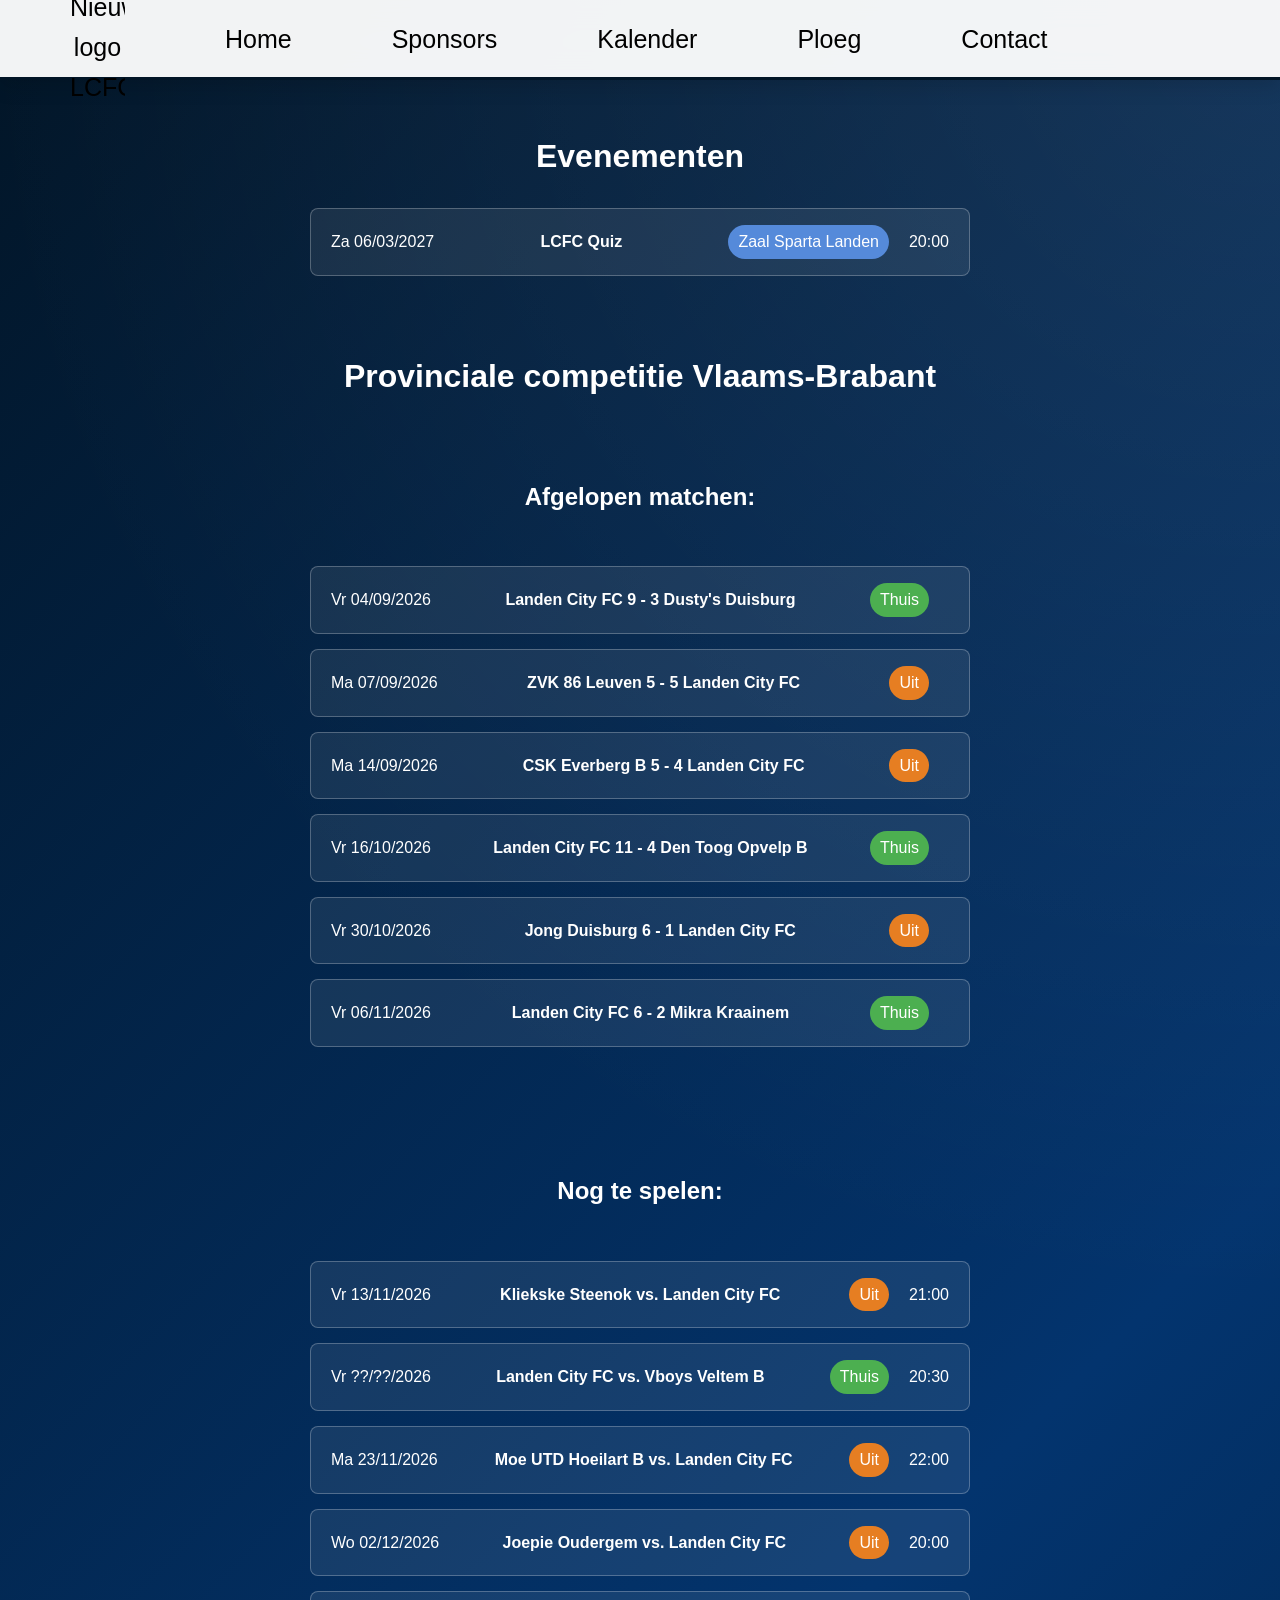
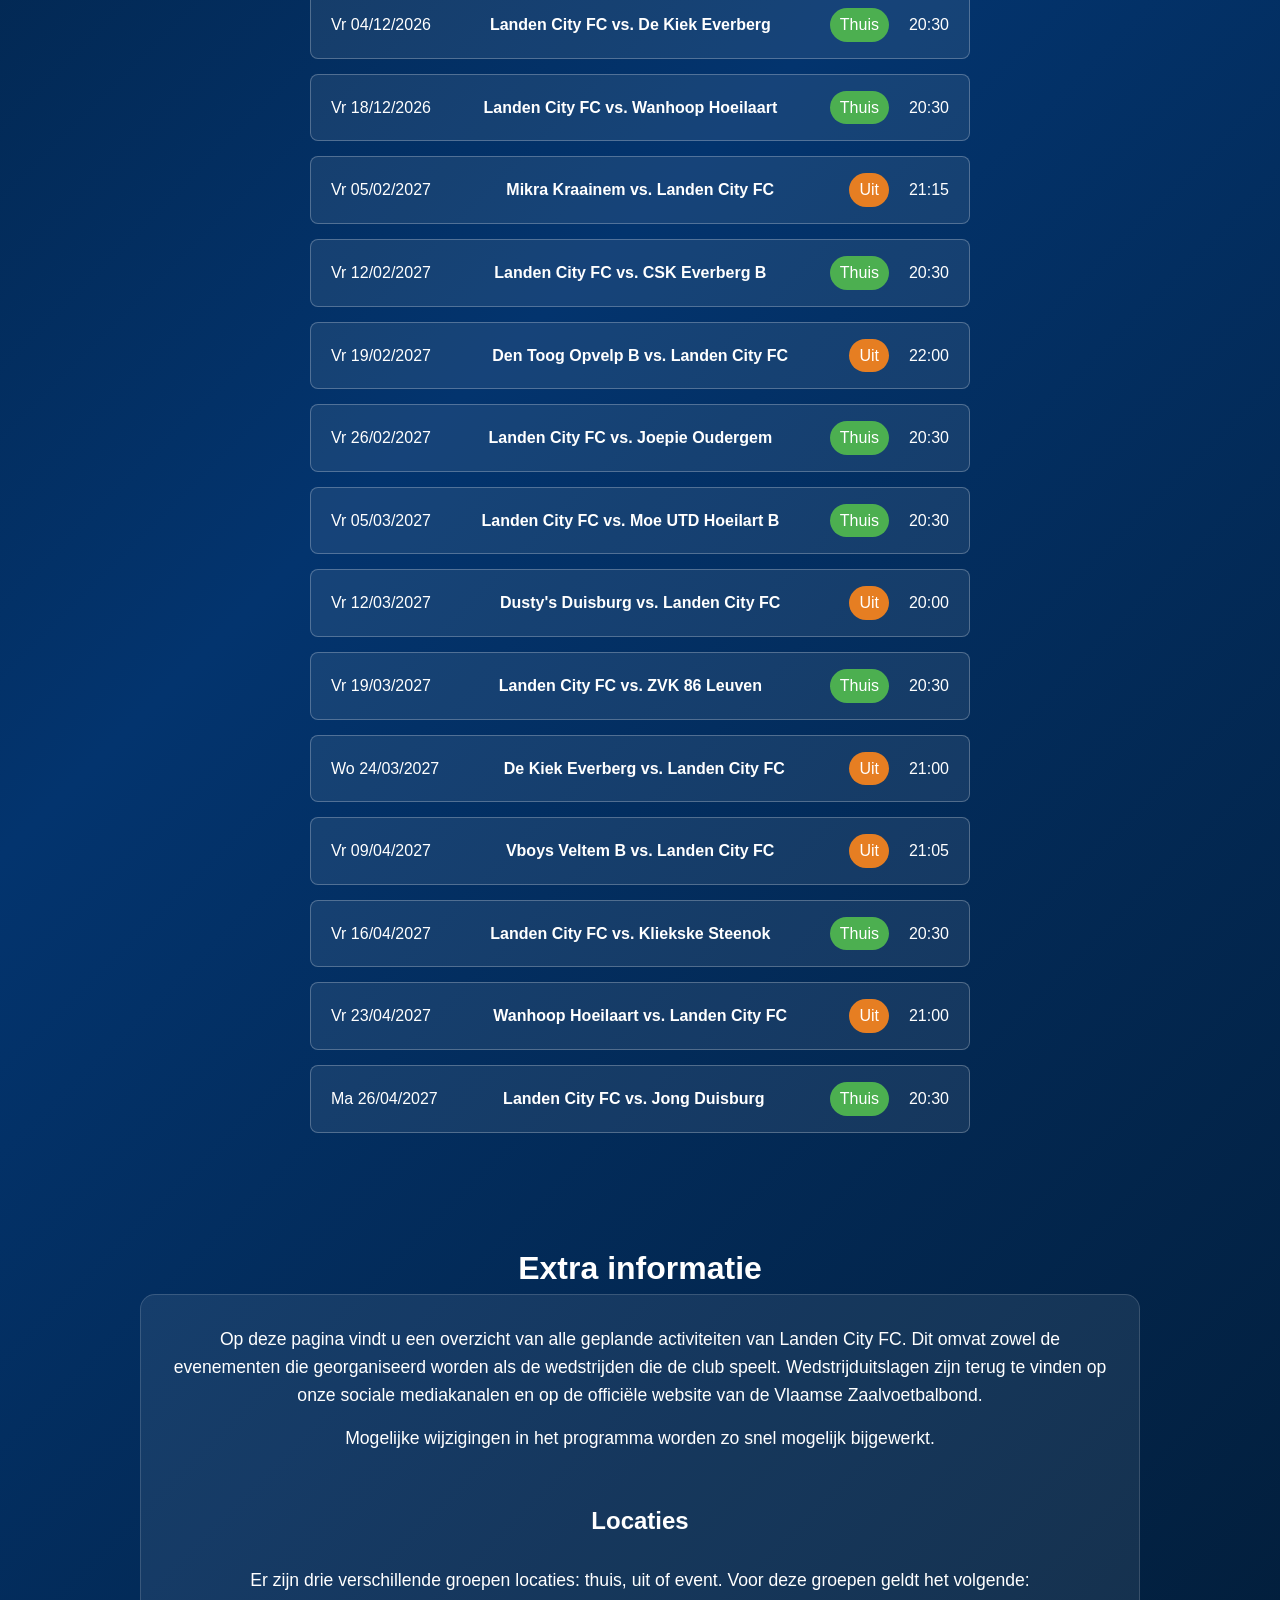
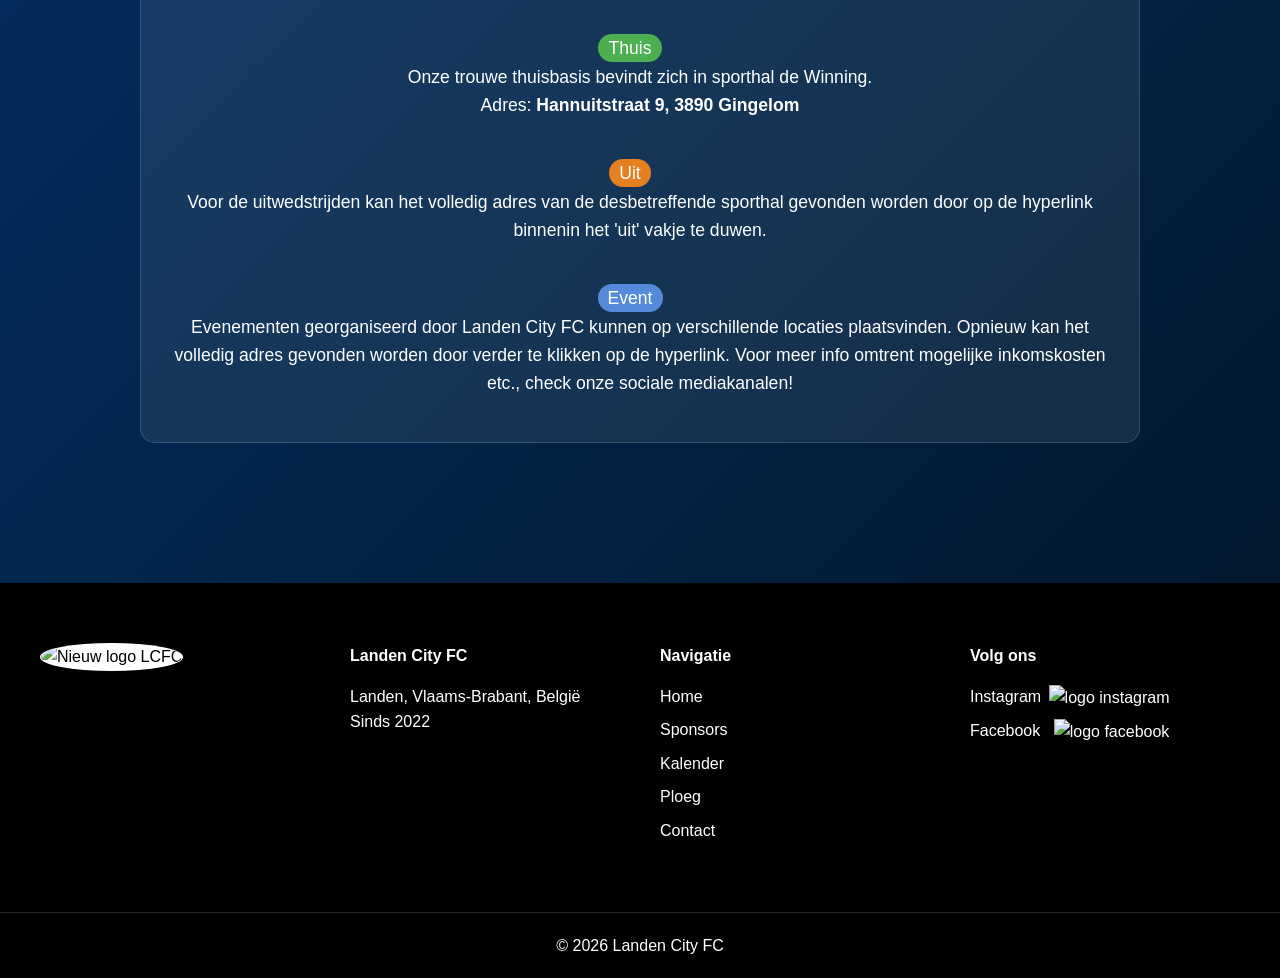
==== commit 470f302a: "Update kalender.html" ====
--- a/kalender.html
+++ b/kalender.html
@@ -82,6 +82,12 @@
                     <span class="wedstrijd-tegenstander"><strong>Jong Duisburg 6 - 1 Landen City FC</strong></span>
                     <span class="wedstrijd-badge uit"><a href="https://www.google.com/maps/place/Diependal/@50.818673,4.5070443,689m/data=!3m1!1e3!4m6!3m5!1s0x47c3d966c55a9571:0x15886c01654c26af!8m2!3d50.8175508!4d4.5111005!16s%2Fg%2F11cfd8mp_!5m1!1e3?entry=ttu&g_ep=EgoyMDI2MDgxMi4wIKXMDSoASAFQAw%3D%3D" class="adres-link">Uit</a></span>
                 </li>
+
+                <li class="wedstrijd-item">
+                    <span class="wedstrijd-datum">Vr 06/11/2026</span>
+                    <span class="wedstrijd-tegenstander"><strong>Landen City FC 6 - 2 Mikra Kraainem</strong></span>
+                    <span class="wedstrijd-badge thuis">Thuis</span>
+                </li>
                 
             </ul>
         </div>
@@ -89,13 +95,6 @@
         <h2 class="home-content">Nog te spelen:</h2>
         <div class="kalender-wrapper">
             <ul class="wedstrijden-lijst">
-            
-                <li class="wedstrijd-item">
-                    <span class="wedstrijd-datum">Vr 06/11/2026</span>
-                    <span class="wedstrijd-tegenstander"><strong>Landen City FC vs. Mikra Kraainem</strong></span>
-                    <span class="wedstrijd-badge thuis">Thuis</span>
-                    <span class="wedstrijd-tijd">20:30</span>
-                </li>
             
                 <li class="wedstrijd-item">
                     <span class="wedstrijd-datum">Vr 13/11/2026</span>
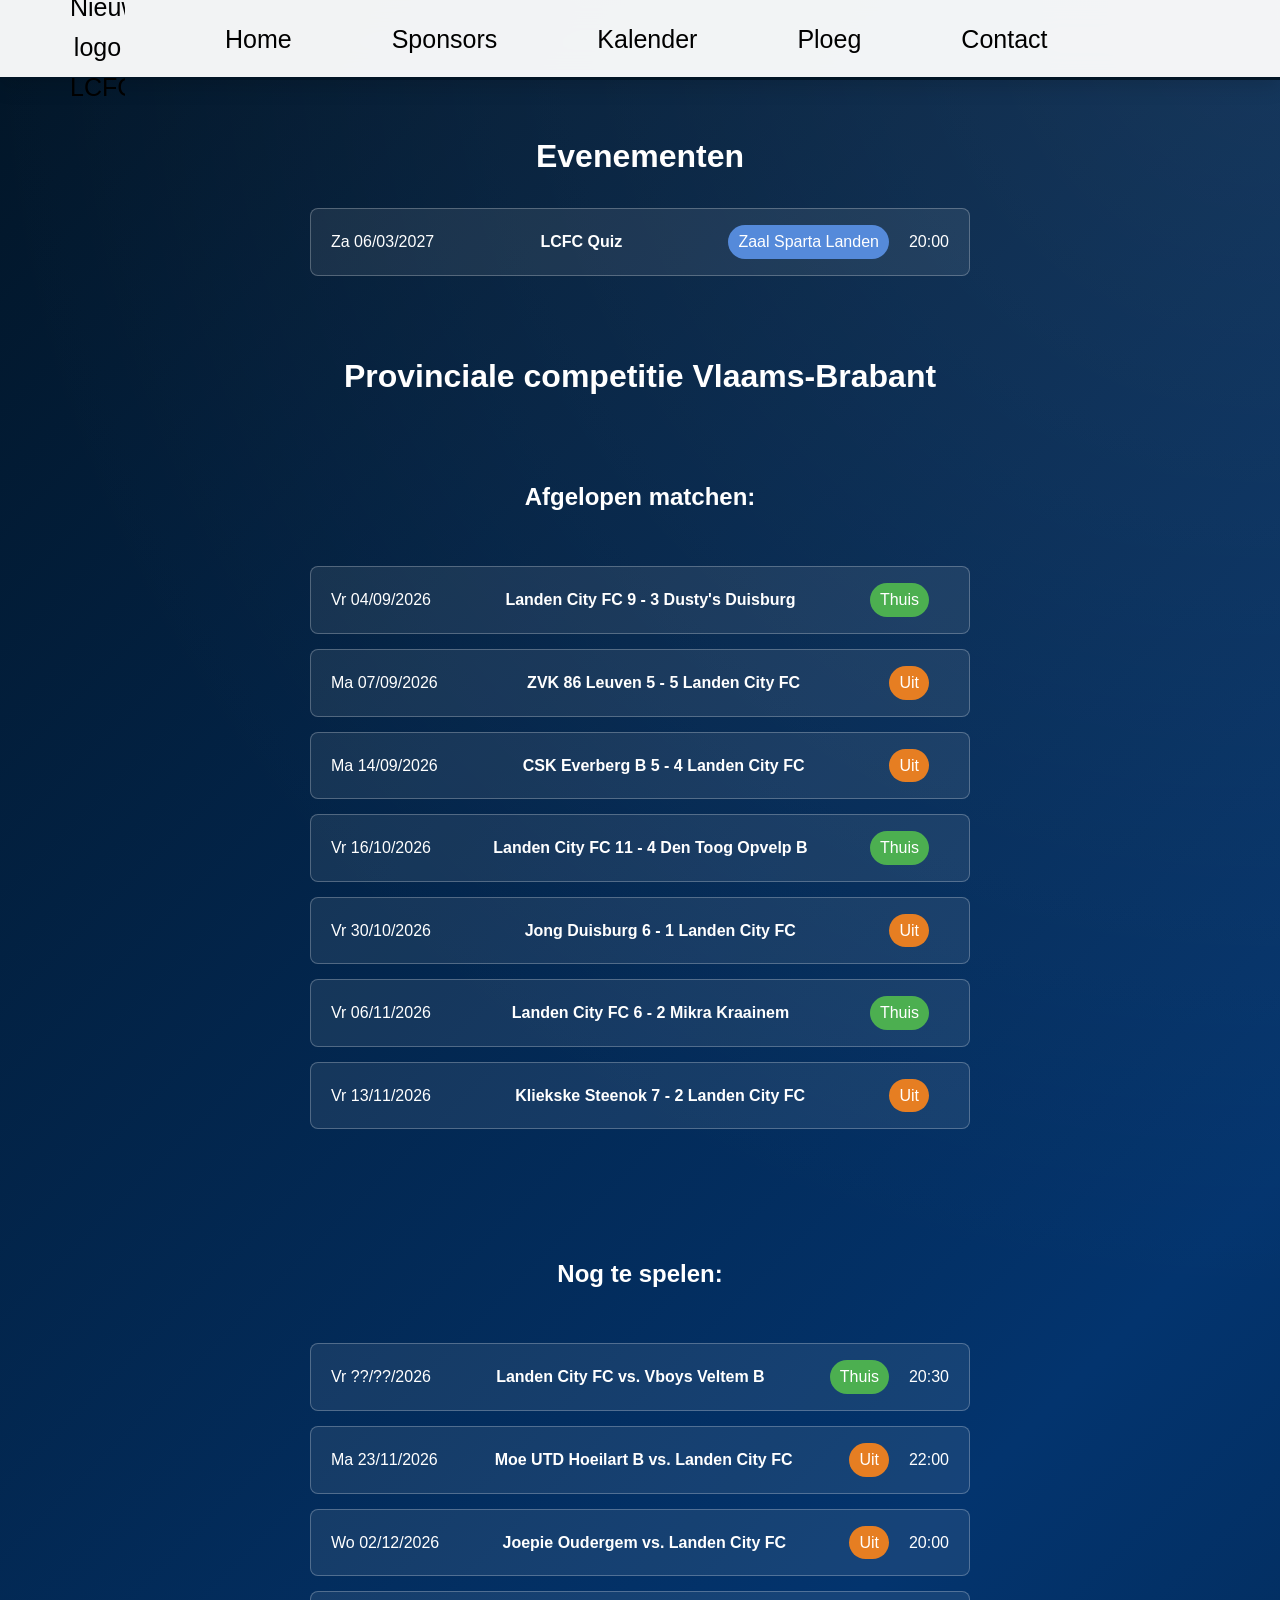
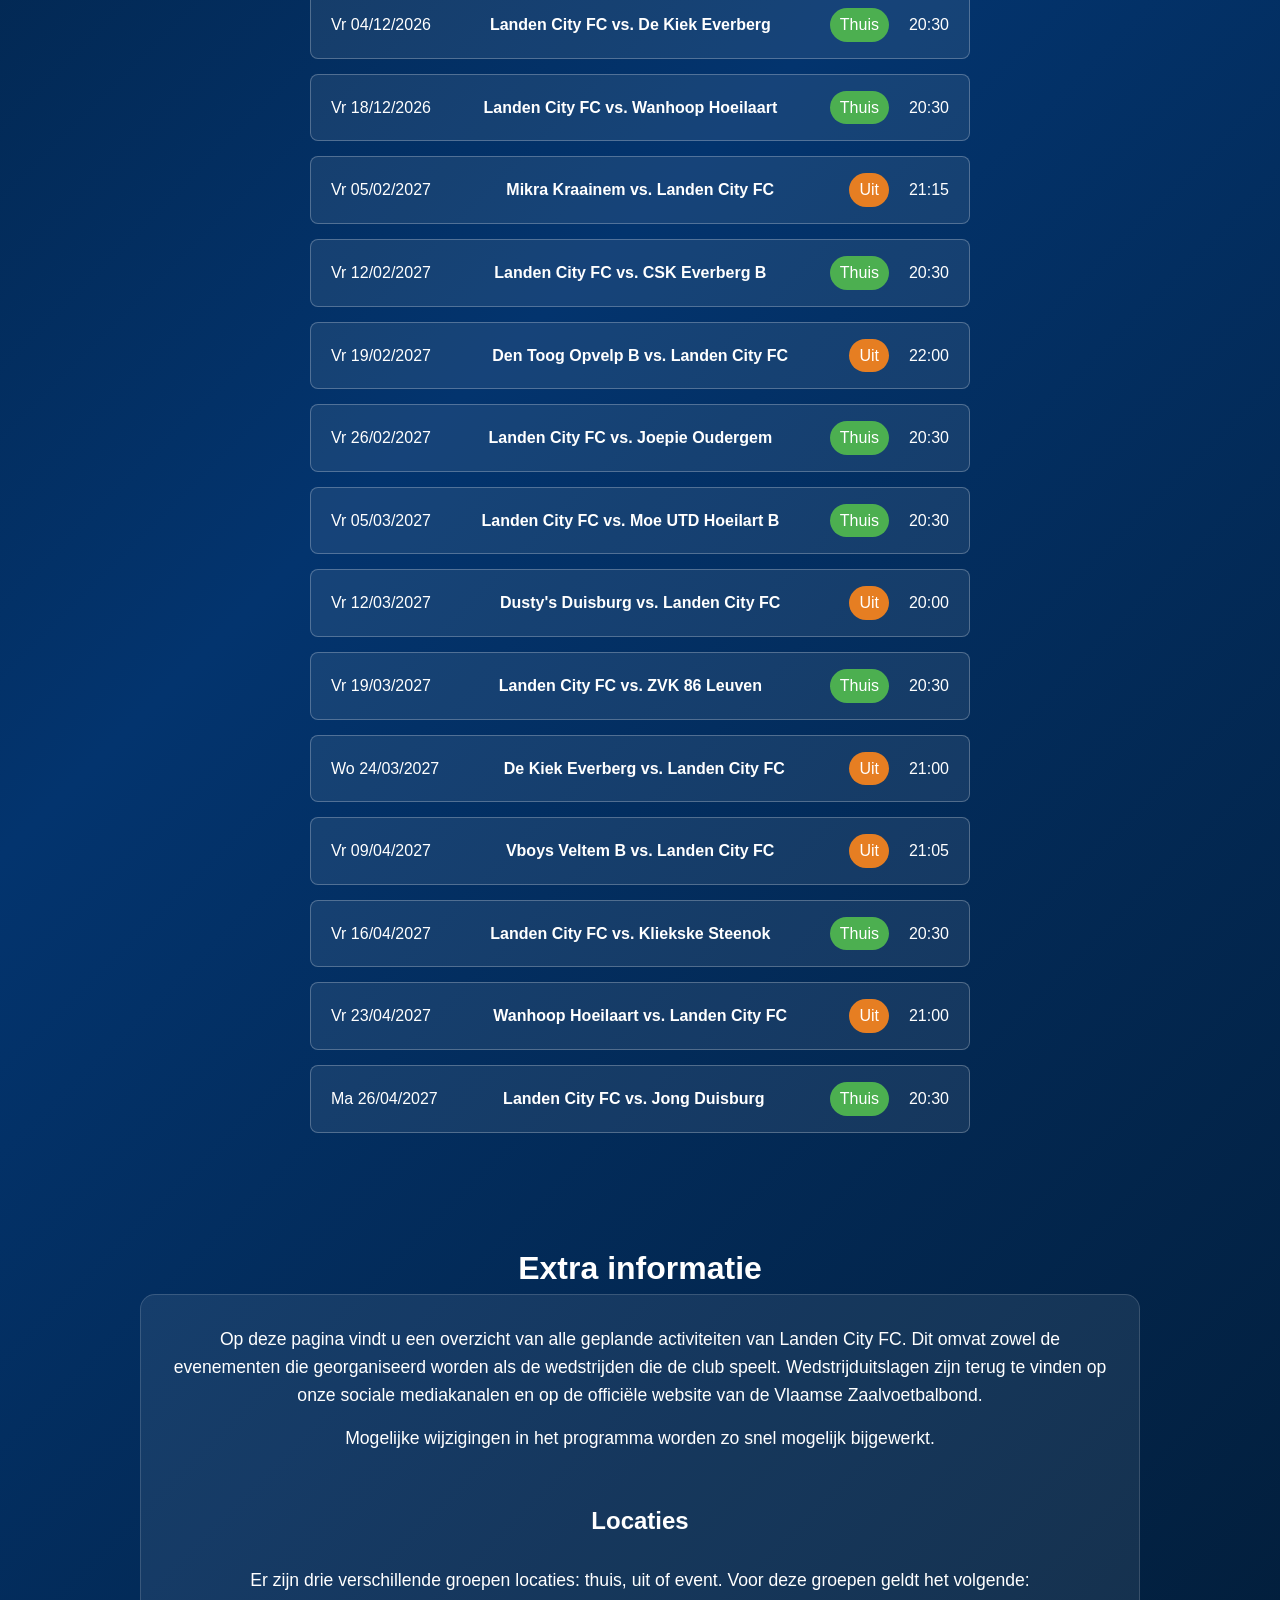
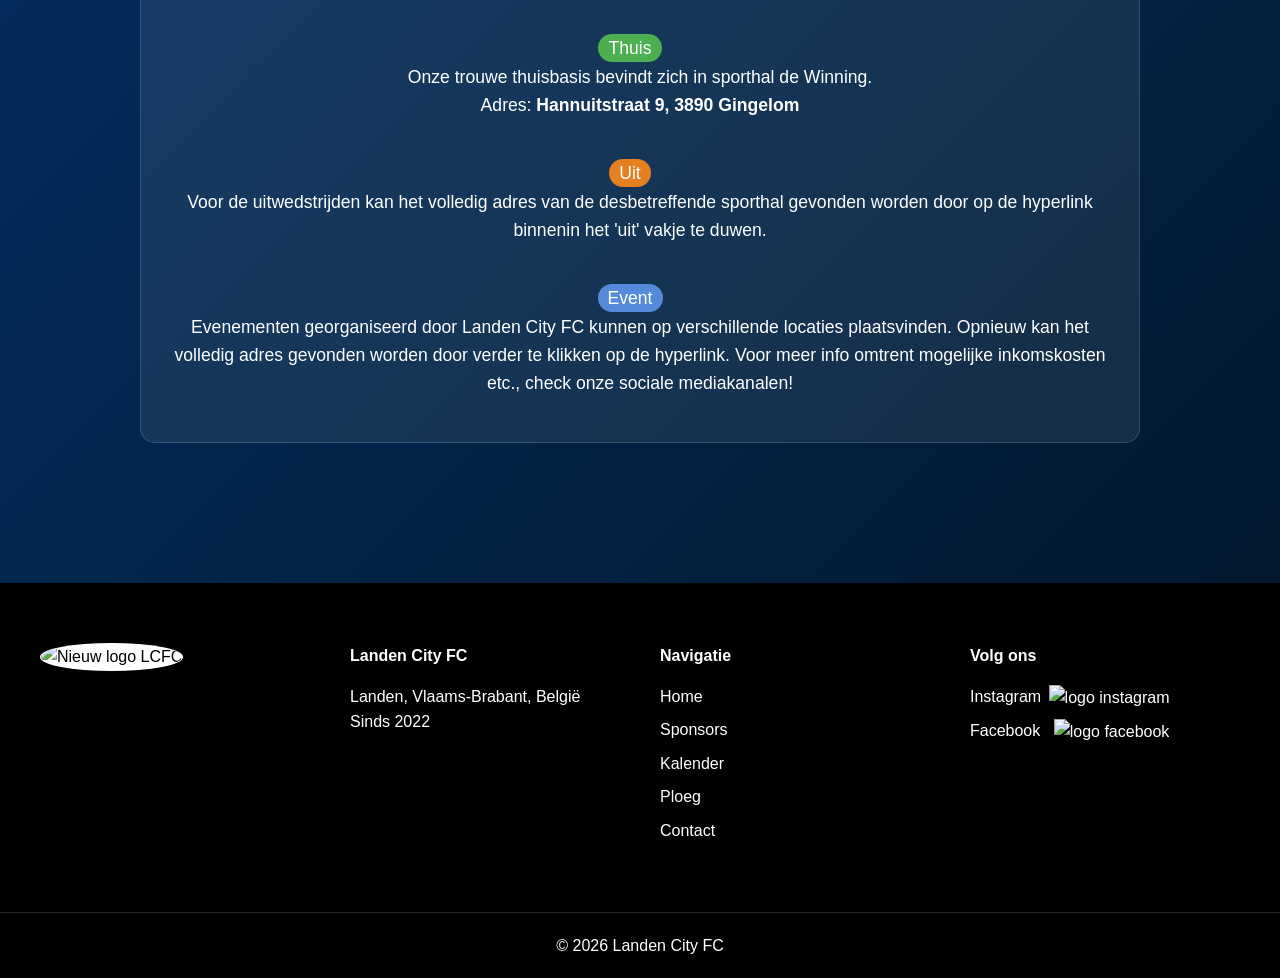
==== commit 44e5f7aa: "Update kalender.html" ====
--- a/kalender.html
+++ b/kalender.html
@@ -89,19 +89,18 @@
                     <span class="wedstrijd-badge thuis">Thuis</span>
                 </li>
                 
+                <li class="wedstrijd-item">
+                    <span class="wedstrijd-datum">Vr 13/11/2026</span>
+                    <span class="wedstrijd-tegenstander"><strong>Kliekske Steenok 7 - 2 Landen City FC</strong></span>
+                    <span class="wedstrijd-badge uit"><a href="https://www.google.com/maps/place/Sporthal+Hertblock/@50.9213463,4.502242,549m/data=!3m1!1e3!4m6!3m5!1s0x47c3ddf6d75fc2bb:0x28b32361caec792c!8m2!3d50.921091!4d4.5049274!16s%2Fg%2F11clhpzf5t!5m1!1e3?entry=ttu&g_ep=EgoyMDI2MDgxMi4wIKXMDSoASAFQAw%3D%3D" class="adres-link">Uit</a></span>
+                </li>
+                
             </ul>
         </div>
         <br>
         <h2 class="home-content">Nog te spelen:</h2>
         <div class="kalender-wrapper">
             <ul class="wedstrijden-lijst">
-            
-                <li class="wedstrijd-item">
-                    <span class="wedstrijd-datum">Vr 13/11/2026</span>
-                    <span class="wedstrijd-tegenstander"><strong>Kliekske Steenok vs. Landen City FC</strong></span>
-                    <span class="wedstrijd-badge uit"><a href="https://www.google.com/maps/place/Sporthal+Hertblock/@50.9213463,4.502242,549m/data=!3m1!1e3!4m6!3m5!1s0x47c3ddf6d75fc2bb:0x28b32361caec792c!8m2!3d50.921091!4d4.5049274!16s%2Fg%2F11clhpzf5t!5m1!1e3?entry=ttu&g_ep=EgoyMDI2MDgxMi4wIKXMDSoASAFQAw%3D%3D" class="adres-link">Uit</a></span>
-                    <span class="wedstrijd-tijd">21:00</span>
-                </li>
             
                 <li class="wedstrijd-item">
                     <span class="wedstrijd-datum">Vr ??/??/2026</span>
